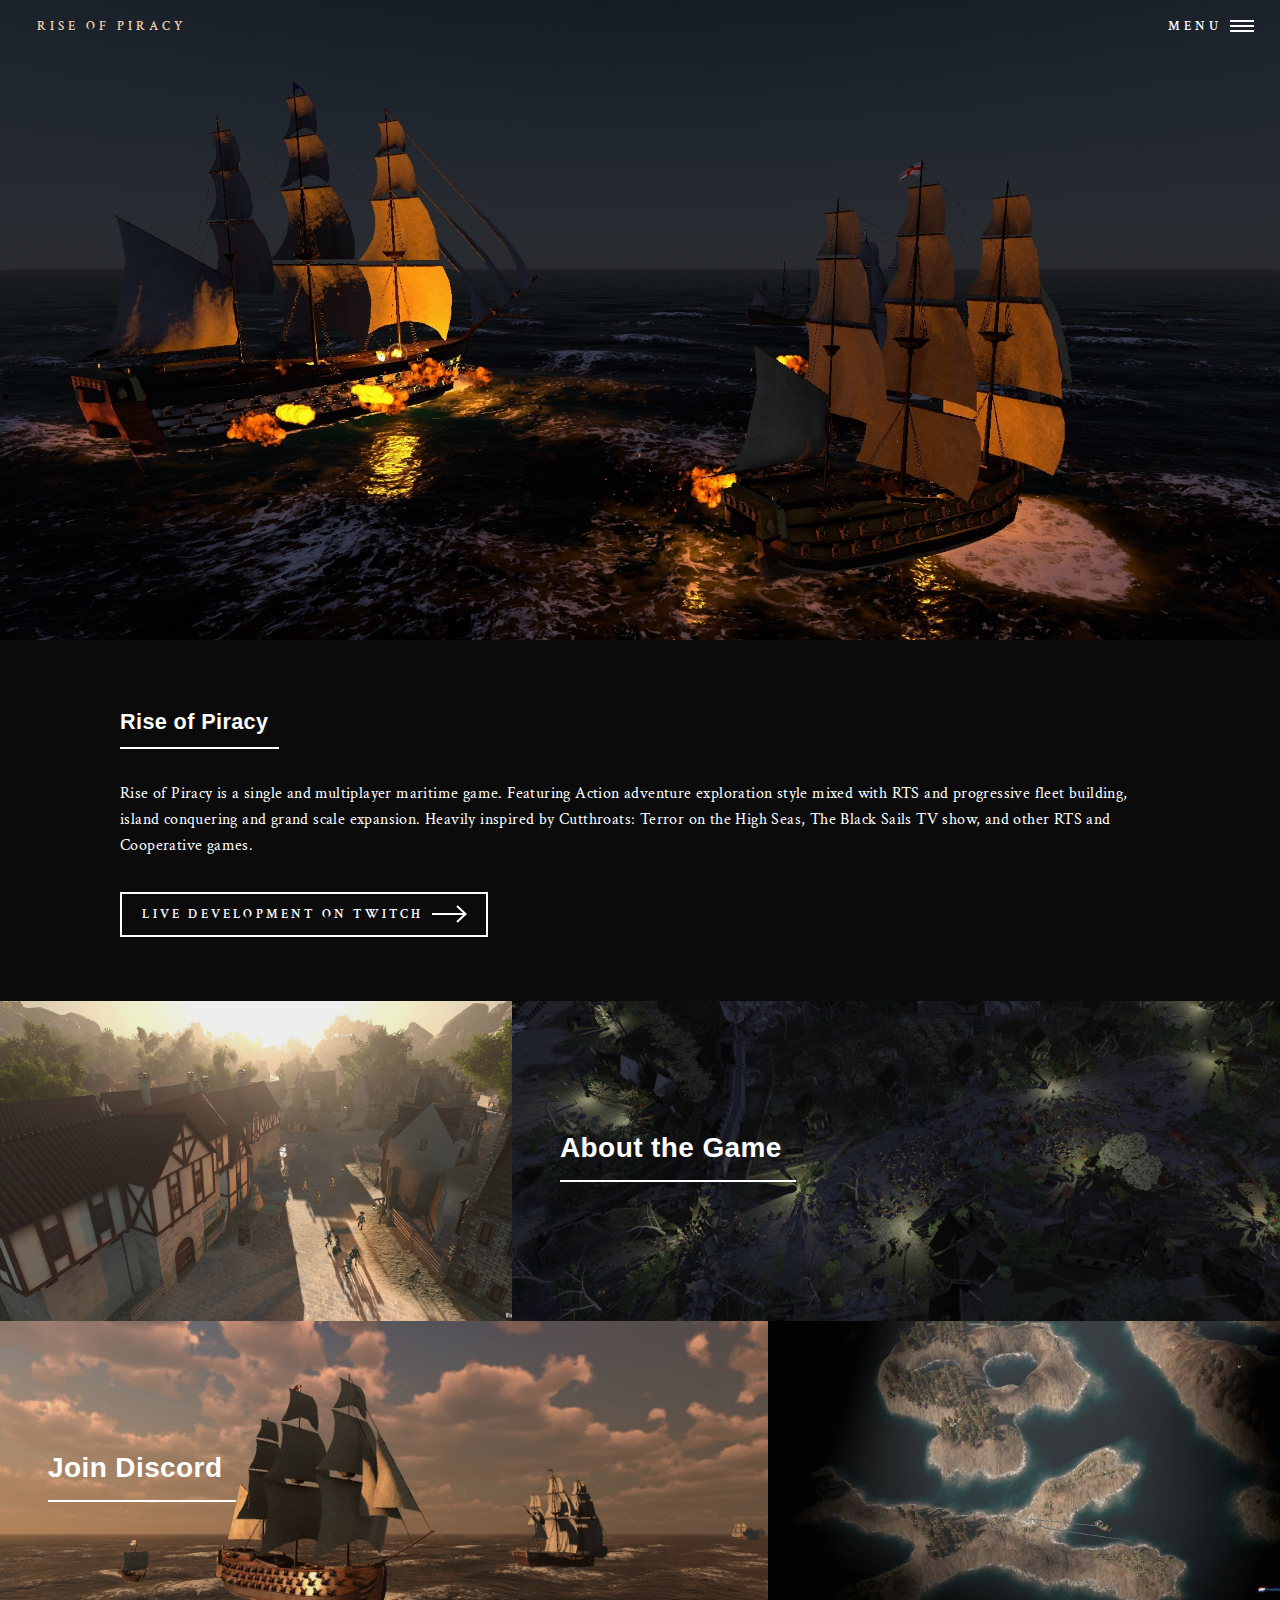
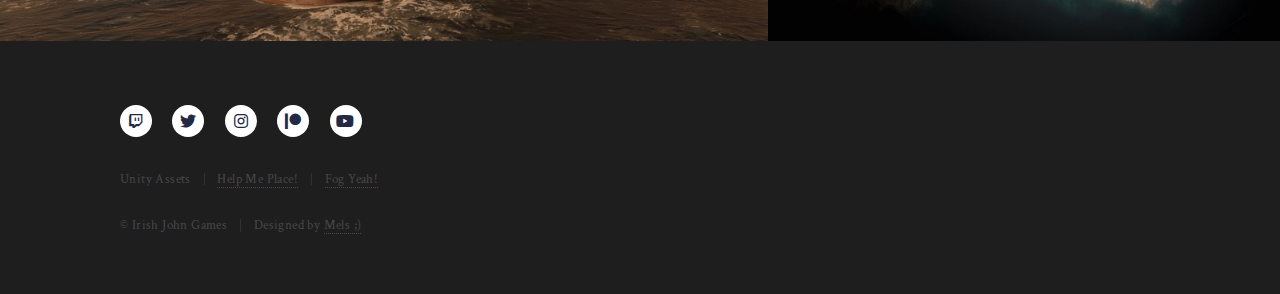
==== index.html @ 76ead8a5 "no message" ====
<!DOCTYPE HTML>
<!--
	Forty by HTML5 UP
	html5up.net | @ajlkn
	Free for personal and commercial use under the CCA 3.0 license (html5up.net/license)
	Modified by Mels :P
-->
<html>
	<head>
		<!-- COMMON TAGS -->
		<title>Rise of Piracy - The Game / by IrishJohnGames</title>
		<meta charset="utf-8" />
		<meta name="viewport" content="width=device-width, initial-scale=1, user-scalable=no" />
		<link rel="stylesheet" href="assets/css/main.css" />
		<link rel="shortcut icon" href="favicon.ico" type="image/x-icon">
		<noscript><link rel="stylesheet" href="assets/css/noscript.css" /></noscript>
		<meta name="description" content="Single and Multiplayer maritime game. RTS and progressive fleet building. Heavily inspired by Cutthroats. Developed live on Twitch by IrishJohnGames" />
		<meta name ="keywords" content ="Piracy video game, RTS strategy game 2021, new indie games 2021, indie game developers to follow, games like Cutthroats, new indie games 2021, live twitch development, game development on twitch, game about pirates, strategy game about piracy, indie games made with unity, madewithunity, naval strategy game, new piracy games," />
		<!-- Search Engine -->
		<meta name="image" content="https://riseofpiracy.com/images/RiseOfPiracyFullResLogo.jpg">
		<!-- Schema.org for Google -->
		<meta itemprop="name" content="Rise of Piracy">
		<meta itemprop="description" content="Single and Multiplayer maritime game. RTS and progressive fleet building. Heavily inspired by Cutthroats. Developed live on Twitch by IrishJohnGames.">
		<meta itemprop="image" content="https://riseofpiracy.com/images/RiseOfPiracyFullResLogo.jpg">
		<!-- Twitter -->
		<meta name="twitter:card" content="summary">
		<meta name="twitter:title" content="Rise of Piracy">
		<meta name="twitter:description" content="Single and Multiplayer maritime game. RTS and progressive fleet building. Heavily inspired by Cutthroats. Developed live on Twitch by IrishJohnGames.">
		<meta name="twitter:site" content="@irishjohngames">
		<meta name="twitter:creator" content="@irishjohngames">
		<meta name="twitter:image:src" content="https://riseofpiracy.com/images/RiseOfPiracy1024x512.jpg">
		<!-- Open Graph general (Facebook, Pinterest & Google+) -->
		<meta name="og:title" content="Rise of Piracy">
		<meta name="og:description" content="Single and Multiplayer maritime game. RTS and progressive fleet building. Heavily inspired by Cutthroats. Developed live on Twitch by IrishJohnGames.">
		<meta name="og:image" content="https://riseofpiracy.com/images/RiseOfPiracy1200x630.jpg">
		<meta name="og:url" content="https://www.riseofpiracy.com">
		<meta name="og:site_name" content="Rise of Piracy">
		<meta name="og:type" content="website">

		<!-- Global site tag (gtag.js) - Google Analytics -->
		<script async src="https://www.googletagmanager.com/gtag/js?id=G-0LD2ZNWEFF"></script>
		<script>
		  window.dataLayer = window.dataLayer || [];
		  function gtag(){dataLayer.push(arguments);}
		  gtag('js', new Date());

		  gtag('config', 'G-0LD2ZNWEFF');
		</script>
	</head>
	<body class="is-preload">

		<!-- Wrapper -->
			<div id="wrapper">

				<!-- Header -->
					<header id="header" class="alt">
						<a href="index.html" class="logo"><strong></strong> <span>RISE OF PIRACY</span></a>
						<nav>
							<a href="#menu">Menu</a>
						</nav>
					</header>

				<!-- Menu -->
				<nav id="menu">
					<ul class="links">
						<li><a href="index.html">Home</a></li>
						<li><a href="landing.html">About the Game</a></li>
						<li><a href="https://irish-john-games.creator-spring.com/">Merch</a></li>
						<li><a href="https://discord.gg/QeH9yhd">Discord</a></li>
						<li><a href="https://www.twitch.tv/IrishJohnGames">Twitch</a></li>

					</ul>
				<!-- 	<ul class="actions stacked">
						<li><a href="#" class="button primary fit">Get Started</a></li>
						<li><a href="#" class="button fit">Log In</a></li>
					</ul>
					-->
				</nav>

				<!-- Banner -->
					<section id="banner" class="major">
						<div class="inner">
							<header >
								<h1></h1>
							</header>
							<!-- <div >
								<p></p>
								<ul class="actions">
									<li><a href="#one" class="button next scrolly">Wishlist it on Steam</a></li>
								</ul>
							</div> -->
						</div>
					</section>

				<!-- Main -->
					<div id="main">
						<section id="two">
							<div class="inner">
								<header class="major">
									<h3>Rise of Piracy</h3>
								</header>
								<p> Rise of Piracy is a single and multiplayer maritime game. Featuring Action adventure exploration style mixed with RTS and progressive fleet building, island conquering and grand scale expansion. Heavily inspired by Cutthroats: Terror on the High Seas, The Black Sails TV show, and other RTS and Cooperative games.  </p>
								<ul class="actions">
									<li><a href="https://twitch.tv/IrishJohnGames" class="button next">Live Development on Twitch</a></li>
								</ul>
							</div>
						</section>
						<!-- One -->
							<section id="one" class="tiles">
								<article>
									<span class="image">
										<img src="images/pic01.jpg" alt=" rise of piracy screenshot " />
									</span>
								<!--  	<header class="major">
										<h3><a href="landing.html" class="link">Game Releases</a></h3>
										<p>New Release 1.4</p>
									</header>-->
								</article>
								<article>
									<span class="image">
										<img src="images/pic02.jpg" alt=" IRISHJOHNGAMES rise of piracy " />
									</span>
									<header class="major">
										<h3><a href="landing.html" class="link">About the Game</a></h3>
										

									</header>
								</article>
								<article>
									<span class="image">
										<img src="images/pic03.jpg" alt=" RTS piracy game " />
									</span>
									<header class="major">
										<h3><a href="https://discord.gg/MXB4YStnHw" class="link">Join Discord</a></h3>
										<p></p>
									</header>
								</article>
								<article>
									<span class="image">
										<img src="images/pic04.jpg" alt=" piracy video game ui map " />
									</span>
									<!-- One<header class="major">
										<h3><a href="landing.html" class="link">Press Kit</a></h3>
										<p></p>
									</header> -->
								</article>
								<!-- <article>
									<span class="image">
										<img src="images/pic05.jpg" alt="" />
									</span>
									 <header class="major">
										<h3><a href="https://irish-john-games.creator-spring.com/" class="link">Merch</a></h3>
										
									</header> 
								</article>-->
								<!--<article>
									<span class="image">
										<img src="images/pic06.jpg" alt="" />
									</span>
									<header class="major">
										<h3><a href="landing.html" class="link">Live Coding on Twitch</a></h3>
										<p>by IrishJohnGames</p>
									</header>
								</article>-->
							</section>

						<!-- Two -->


					</div>

				<!-- Contact 
					<section id="contact">
						<div class="inner">
							<section>
								<form method="post" action="#">
									<div class="fields">
										<div class="field half">
											<label for="name">Name</label>
											<input type="text" name="name" id="name" />
										</div>
										<div class="field half">
											<label for="email">Email</label>
											<input type="text" name="email" id="email" />
										</div>
										<div class="field">
											<label for="message">Message</label>
											<textarea name="message" id="message" rows="6"></textarea>
										</div>
									</div>
									<ul class="actions">
										<li><input type="submit" value="Send Message" class="primary" /></li>
										<li><input type="reset" value="Clear" /></li>
									</ul>
								</form>
							</section>
							<section class="split">
								<section>
									<div class="contact-method">
										<span class="icon solid alt fa-envelope"></span>
										<h3>Email</h3>
										<a href="#">information@untitled.tld</a>
									</div>
								</section>
								<section>
									<div class="contact-method">
										<span class="icon solid alt fa-phone"></span>
										<h3>Phone</h3>
										<span>(000) 000-0000 x12387</span>
									</div>
								</section>
								<section>
									<div class="contact-method">
										<span class="icon solid alt fa-home"></span>
										<h3>Address</h3>
										<span>1234 Somewhere Road #5432<br />
										Nashville, TN 00000<br />
										United States of America</span>
									</div>
								</section>
							</section>
						</div>
					</section>
-->
				<!-- Footer -->
					<footer id="footer">
						<div class="inner">
							<ul class="icons">
								<li><a href="https://twitch.tv/IrishJohnGames" class="icon brands alt fa-twitch"><span class="label">Twitch</span></a></li>
								<li><a href="https://twitter.com/IrishJohnGames" class="icon brands alt fa-twitter"><span class="label">Twitter</span></a></li>
								<li><a href="https://www.instagram.com/irishjohngames/" class="icon brands alt fa-instagram"><span class="label">Instagram</span></a></li>
								<!-- <li><a href="https://assetstore.unity.com/publishers/51020" class="icon brands alt fa-github"><span class="label">GitHub</span></a></li> -->
								<li><a href="https://www.patreon.com/IrishJohnGames" class="icon brands alt fa-patreon"><span class="label">Patreon</span></a></li>
								<li><a href="https://www.youtube.com/IrishJohnGames" class="icon brands alt fa-youtube"><span class="label">Youtube</span></a></li>
							</ul>
							<ul class="copyright">
								<li>Unity Assets</li><li><a href="">Help Me Place!</a></li><li><a href="">Fog Yeah!</a></li>
							</ul>
							<ul class="copyright">
								<li>&copy; Irish John Games</li><li>Designed by <a >Mels ;)</a></li>
							</ul>
						</div>
					</footer>
			</div>

		<!-- Scripts -->
			<script src="assets/js/jquery.min.js"></script>
			<script src="assets/js/jquery.scrolly.min.js"></script>
			<script src="assets/js/jquery.scrollex.min.js"></script>
			<script src="assets/js/browser.min.js"></script>
			<script src="assets/js/breakpoints.min.js"></script>
			<script src="assets/js/util.js"></script>
			<script src="assets/js/main.js"></script>
	</body>
</html>
---- assets/css/main.css ----
@import url(fontawesome-all.min.css);
@import url("https://fonts.googleapis.com/css?family=Source+Sans+Pro:300,300italic,600,600italic");
@import url(https://fonts.googleapis.com/css2?family=Crimson+Pro&family=Literata);
@import url('https://fonts.googleapis.com/css2?family=Crimson+Text&display=swap');

/*
	Forty by HTML5 UP
	html5up.net | @ajlkn
	Free for personal and commercial use under the CCA 3.0 license (html5up.net/license)
*/

html, body, div, span, applet, object,
iframe, h1, h2, h3, h4, h5, h6, p, blockquote,
pre, a, abbr, acronym, address, big, cite,
code, del, dfn, em, img, ins, kbd, q, s, samp,
small, strike, strong, sub, sup, tt, var, b,
u, i, center, dl, dt, dd, ol, ul, li, fieldset,
form, label, legend, table, caption, tbody,
tfoot, thead, tr, th, td, article, aside,
canvas, details, embed, figure, figcaption,
footer, header, hgroup, menu, nav, output, ruby,
section, summary, time, mark, audio, video {
	margin: 0;
	padding: 0;
	border: 0;
	font-size: 100%;
	font: inherit;
	vertical-align: baseline;}

article, aside, details, figcaption, figure,
footer, header, hgroup, menu, nav, section {
	display: block;}

body {
	line-height: 1;
}

ol, ul {
	list-style: none;
}

blockquote, q {
	quotes: none;
}

	blockquote:before, blockquote:after, q:before, q:after {
		content: '';
		content: none;
	}

table {
	border-collapse: collapse;
	border-spacing: 0;
}

body {
	-webkit-text-size-adjust: none;
}

mark {
	background-color: transparent;
	color: inherit;
}

input::-moz-focus-inner {
	border: 0;
	padding: 0;
}

input, select, textarea {
	-moz-appearance: none;
	-webkit-appearance: none;
	-ms-appearance: none;
	appearance: none;
}

/* Basic */

	@-ms-viewport {
		width: device-width;
	}

	body {
		-ms-overflow-style: scrollbar;
	}

	@media screen and (max-width: 480px) {

		html, body {
			min-width: 320px;
		}

	}

	html {
		box-sizing: border-box;
	}

	*, *:before, *:after {
		box-sizing: inherit;
	}

	body {
		background: #1f1e1e;
	}

		body.is-preload *, body.is-preload *:before, body.is-preload *:after {
			-moz-animation: none !important;
			-webkit-animation: none !important;
			-ms-animation: none !important;
			animation: none !important;
			-moz-transition: none !important;
			-webkit-transition: none !important;
			-ms-transition: none !important;
			transition: none !important;
		}

/* Type */

	body, input, select, textarea {
		color: #ffffff;
		font-family: "Crimson Text", Helvetica , sans-serif;
		font-size: 17pt;
		font-weight: 300;
		letter-spacing: 0.025em;
		line-height: 1.65;
	}

		@media screen and (max-width: 1680px) {

			body, input, select, textarea {
				font-size: 14pt;
			}

		}

		@media screen and (max-width: 1280px) {

			body, input, select, textarea {
				font-size: 12pt;
			}

		}

		@media screen and (max-width: 360px) {

			body, input, select, textarea {
				font-size: 11pt;
			}

		}

	a {
		-moz-transition: color 0.2s ease-in-out, border-bottom-color 0.2s ease-in-out;
		-webkit-transition: color 0.2s ease-in-out, border-bottom-color 0.2s ease-in-out;
		-ms-transition: color 0.2s ease-in-out, border-bottom-color 0.2s ease-in-out;
		transition: color 0.2s ease-in-out, border-bottom-color 0.2s ease-in-out;
		border-bottom: dotted 1px;
		color: inherit;
		text-decoration: none;
	}

		a:hover {
			border-bottom-color: transparent;
			color: #ebcda5 !important;
		}

		a:active {
			color: #ebcda5 !important;
		}

	strong, b {
		color: #ffffff;
		font-weight: 500;
	}

	em, i {
		font-style: italic;
	}

	p {
		margin: 0 0 2em 0;
	}

	h1, h2, h3, h4, h5, h6 {
		color: #ffffff;
		font-weight: 400;
		line-height: 1.65;
		margin: 0 0 1em 0;
		
	}

		h1 a, h2 a, h3 a, h4 a, h5 a, h6 a {
			color: inherit;
			border-bottom: 0;
		}

	h1 {
		font-size: 3.5em;
		font-family:Verdana, Geneva, Tahoma, sans-serif;
		font-weight: 600;
	}

	h2 {
		font-size: 3.75em;
	}

	h3 {
		font-family:Verdana, Geneva, Tahoma, sans-serif;
		font-weight: 600;
		font-size: 1.35em;
		
	}

	h4 {
		font-size: 1.1em;
	}

	h5 {
		font-size: 0.9em;
	}

	h6 {
		font-size: 0.7em;
	}

	@media screen and (max-width: 736px) {

		h1 {
			font-size: 2em;
		}

		h2 {
			font-size: 1.5em;
		}

		h3 {
			font-size: 1.25em;
			
		}

	}

	sub {
		font-size: 0.8em;
		position: relative;
		top: 0.5em;
	}

	sup {
		font-size: 0.8em;
		position: relative;
		top: -0.5em;
	}

	blockquote {
		border-left: solid 4px rgba(212, 212, 255, 0.048);
		font-style: italic;
		margin: 0 0 2em 0;
		padding: 0.5em 0 0.5em 2em;
	}

	code {
		background: rgba(212, 212, 255, 0);
		font-family: 'Crimson Text', serif;
		font-size: 0.1em;
		margin: 0 0.25em;
		padding: 0.25em 0.65em;
	}

	pre {
		-webkit-overflow-scrolling: touch;
		font-family: 'Crimson Text', serif;
		font-size: 0.1em;
		margin: 0 0 2em 0;
	}

		pre code {
			display: block;
			line-height: 1.75;
			padding: 1em 1.5em;
			overflow-x: auto;
		}

	hr {
		border: 0;
		border-bottom: solid 1px rgba(236, 236, 255, 0.027);
		margin: 2em 0;
	}

		hr.major {
			margin: 3em 0;
		}

	.align-left {
		text-align: left;
	}

	.align-center {
		text-align: center;
	}

	.align-right {
		text-align: right;
	}

/* Row */

	.row {
		display: flex;
		flex-wrap: wrap;
		box-sizing: border-box;
		align-items: stretch;
	}

		.row > * {
			box-sizing: border-box;
		}

		.row.gtr-uniform > * > :last-child {
			margin-bottom: 0;
		}

		.row.aln-left {
			justify-content: flex-start;
		}

		.row.aln-center {
			justify-content: center;
		}

		.row.aln-right {
			justify-content: flex-end;
		}

		.row.aln-top {
			align-items: flex-start;
		}

		.row.aln-middle {
			align-items: center;
		}

		.row.aln-bottom {
			align-items: flex-end;
		}

		.row > .imp {
			order: -1;
		}

		.row > .col-1 {
			width: 8.33333%;
		}

		.row > .off-1 {
			margin-left: 8.33333%;
		}

		.row > .col-2 {
			width: 16.66667%;
		}

		.row > .off-2 {
			margin-left: 16.66667%;
		}

		.row > .col-3 {
			width: 25%;
		}

		.row > .off-3 {
			margin-left: 25%;
		}

		.row > .col-4 {
			width: 33.33333%;
		}

		.row > .off-4 {
			margin-left: 33.33333%;
		}

		.row > .col-5 {
			width: 41.66667%;
		}

		.row > .off-5 {
			margin-left: 41.66667%;
		}

		.row > .col-6 {
			width: 50%;
		}

		.row > .off-6 {
			margin-left: 50%;
		}

		.row > .col-7 {
			width: 58.33333%;
		}

		.row > .off-7 {
			margin-left: 58.33333%;
		}

		.row > .col-8 {
			width: 66.66667%;
		}

		.row > .off-8 {
			margin-left: 66.66667%;
		}

		.row > .col-9 {
			width: 75%;
		}

		.row > .off-9 {
			margin-left: 75%;
		}

		.row > .col-10 {
			width: 83.33333%;
		}

		.row > .off-10 {
			margin-left: 83.33333%;
		}

		.row > .col-11 {
			width: 91.66667%;
		}

		.row > .off-11 {
			margin-left: 91.66667%;
		}

		.row > .col-12 {
			width: 100%;
		}

		.row > .off-12 {
			margin-left: 100%;
		}

		.row.gtr-0 {
			margin-top: 0;
			margin-left: 0em;
		}

			.row.gtr-0 > * {
				padding: 0 0 0 0em;
			}

			.row.gtr-0.gtr-uniform {
				margin-top: 0em;
			}

				.row.gtr-0.gtr-uniform > * {
					padding-top: 0em;
				}

		.row.gtr-25 {
			margin-top: 0;
			margin-left: -0.5em;
		}

			.row.gtr-25 > * {
				padding: 0 0 0 0.5em;
			}

			.row.gtr-25.gtr-uniform {
				margin-top: -0.5em;
			}

				.row.gtr-25.gtr-uniform > * {
					padding-top: 0.5em;
				}

		.row.gtr-50 {
			margin-top: 0;
			margin-left: -1em;
		}

			.row.gtr-50 > * {
				padding: 0 0 0 1em;
			}

			.row.gtr-50.gtr-uniform {
				margin-top: -1em;
			}

				.row.gtr-50.gtr-uniform > * {
					padding-top: 1em;
				}

		.row {
			margin-top: 0;
			margin-left: -2em;
		}

			.row > * {
				padding: 0 0 0 2em;
			}

			.row.gtr-uniform {
				margin-top: -2em;
			}

				.row.gtr-uniform > * {
					padding-top: 2em;
				}

		.row.gtr-150 {
			margin-top: 0;
			margin-left: -3em;
		}

			.row.gtr-150 > * {
				padding: 0 0 0 3em;
			}

			.row.gtr-150.gtr-uniform {
				margin-top: -3em;
			}

				.row.gtr-150.gtr-uniform > * {
					padding-top: 3em;
				}

		.row.gtr-200 {
			margin-top: 0;
			margin-left: -4em;
		}

			.row.gtr-200 > * {
				padding: 0 0 0 4em;
			}

			.row.gtr-200.gtr-uniform {
				margin-top: -4em;
			}

				.row.gtr-200.gtr-uniform > * {
					padding-top: 4em;
				}

		@media screen and (max-width: 1680px) {

			.row {
				display: flex;
				flex-wrap: wrap;
				box-sizing: border-box;
				align-items: stretch;
			}

				.row > * {
					box-sizing: border-box;
				}

				.row.gtr-uniform > * > :last-child {
					margin-bottom: 0;
				}

				.row.aln-left {
					justify-content: flex-start;
				}

				.row.aln-center {
					justify-content: center;
				}

				.row.aln-right {
					justify-content: flex-end;
				}

				.row.aln-top {
					align-items: flex-start;
				}

				.row.aln-middle {
					align-items: center;
				}

				.row.aln-bottom {
					align-items: flex-end;
				}

				.row > .imp-xlarge {
					order: -1;
				}

				.row > .col-1-xlarge {
					width: 8.33333%;
				}

				.row > .off-1-xlarge {
					margin-left: 8.33333%;
				}

				.row > .col-2-xlarge {
					width: 16.66667%;
				}

				.row > .off-2-xlarge {
					margin-left: 16.66667%;
				}

				.row > .col-3-xlarge {
					width: 25%;
				}

				.row > .off-3-xlarge {
					margin-left: 25%;
				}

				.row > .col-4-xlarge {
					width: 33.33333%;
				}

				.row > .off-4-xlarge {
					margin-left: 33.33333%;
				}

				.row > .col-5-xlarge {
					width: 41.66667%;
				}

				.row > .off-5-xlarge {
					margin-left: 41.66667%;
				}

				.row > .col-6-xlarge {
					width: 50%;
				}

				.row > .off-6-xlarge {
					margin-left: 50%;
				}

				.row > .col-7-xlarge {
					width: 58.33333%;
				}

				.row > .off-7-xlarge {
					margin-left: 58.33333%;
				}

				.row > .col-8-xlarge {
					width: 66.66667%;
				}

				.row > .off-8-xlarge {
					margin-left: 66.66667%;
				}

				.row > .col-9-xlarge {
					width: 75%;
				}

				.row > .off-9-xlarge {
					margin-left: 75%;
				}

				.row > .col-10-xlarge {
					width: 83.33333%;
				}

				.row > .off-10-xlarge {
					margin-left: 83.33333%;
				}

				.row > .col-11-xlarge {
					width: 91.66667%;
				}

				.row > .off-11-xlarge {
					margin-left: 91.66667%;
				}

				.row > .col-12-xlarge {
					width: 100%;
				}

				.row > .off-12-xlarge {
					margin-left: 100%;
				}

				.row.gtr-0 {
					margin-top: 0;
					margin-left: 0em;
				}

					.row.gtr-0 > * {
						padding: 0 0 0 0em;
					}

					.row.gtr-0.gtr-uniform {
						margin-top: 0em;
					}

						.row.gtr-0.gtr-uniform > * {
							padding-top: 0em;
						}

				.row.gtr-25 {
					margin-top: 0;
					margin-left: -0.5em;
				}

					.row.gtr-25 > * {
						padding: 0 0 0 0.5em;
					}

					.row.gtr-25.gtr-uniform {
						margin-top: -0.5em;
					}

						.row.gtr-25.gtr-uniform > * {
							padding-top: 0.5em;
						}

				.row.gtr-50 {
					margin-top: 0;
					margin-left: -1em;
				}

					.row.gtr-50 > * {
						padding: 0 0 0 1em;
					}

					.row.gtr-50.gtr-uniform {
						margin-top: -1em;
					}

						.row.gtr-50.gtr-uniform > * {
							padding-top: 1em;
						}

				.row {
					margin-top: 0;
					margin-left: -2em;
				}

					.row > * {
						padding: 0 0 0 2em;
					}

					.row.gtr-uniform {
						margin-top: -2em;
					}

						.row.gtr-uniform > * {
							padding-top: 2em;
						}

				.row.gtr-150 {
					margin-top: 0;
					margin-left: -3em;
				}

					.row.gtr-150 > * {
						padding: 0 0 0 3em;
					}

					.row.gtr-150.gtr-uniform {
						margin-top: -3em;
					}

						.row.gtr-150.gtr-uniform > * {
							padding-top: 3em;
						}

				.row.gtr-200 {
					margin-top: 0;
					margin-left: -4em;
				}

					.row.gtr-200 > * {
						padding: 0 0 0 4em;
					}

					.row.gtr-200.gtr-uniform {
						margin-top: -4em;
					}

						.row.gtr-200.gtr-uniform > * {
							padding-top: 4em;
						}

		}

		@media screen and (max-width: 1280px) {

			.row {
				display: flex;
				flex-wrap: wrap;
				box-sizing: border-box;
				align-items: stretch;
			}

				.row > * {
					box-sizing: border-box;
				}

				.row.gtr-uniform > * > :last-child {
					margin-bottom: 0;
				}

				.row.aln-left {
					justify-content: flex-start;
				}

				.row.aln-center {
					justify-content: center;
				}

				.row.aln-right {
					justify-content: flex-end;
				}

				.row.aln-top {
					align-items: flex-start;
				}

				.row.aln-middle {
					align-items: center;
				}

				.row.aln-bottom {
					align-items: flex-end;
				}

				.row > .imp-large {
					order: -1;
				}

				.row > .col-1-large {
					width: 8.33333%;
				}

				.row > .off-1-large {
					margin-left: 8.33333%;
				}

				.row > .col-2-large {
					width: 16.66667%;
				}

				.row > .off-2-large {
					margin-left: 16.66667%;
				}

				.row > .col-3-large {
					width: 25%;
				}

				.row > .off-3-large {
					margin-left: 25%;
				}

				.row > .col-4-large {
					width: 33.33333%;
				}

				.row > .off-4-large {
					margin-left: 33.33333%;
				}

				.row > .col-5-large {
					width: 41.66667%;
				}

				.row > .off-5-large {
					margin-left: 41.66667%;
				}

				.row > .col-6-large {
					width: 50%;
				}

				.row > .off-6-large {
					margin-left: 50%;
				}

				.row > .col-7-large {
					width: 58.33333%;
				}

				.row > .off-7-large {
					margin-left: 58.33333%;
				}

				.row > .col-8-large {
					width: 66.66667%;
				}

				.row > .off-8-large {
					margin-left: 66.66667%;
				}

				.row > .col-9-large {
					width: 75%;
				}

				.row > .off-9-large {
					margin-left: 75%;
				}

				.row > .col-10-large {
					width: 83.33333%;
				}

				.row > .off-10-large {
					margin-left: 83.33333%;
				}

				.row > .col-11-large {
					width: 91.66667%;
				}

				.row > .off-11-large {
					margin-left: 91.66667%;
				}

				.row > .col-12-large {
					width: 100%;
				}

				.row > .off-12-large {
					margin-left: 100%;
				}

				.row.gtr-0 {
					margin-top: 0;
					margin-left: 0em;
				}

					.row.gtr-0 > * {
						padding: 0 0 0 0em;
					}

					.row.gtr-0.gtr-uniform {
						margin-top: 0em;
					}

						.row.gtr-0.gtr-uniform > * {
							padding-top: 0em;
						}

				.row.gtr-25 {
					margin-top: 0;
					margin-left: -0.375em;
				}

					.row.gtr-25 > * {
						padding: 0 0 0 0.375em;
					}

					.row.gtr-25.gtr-uniform {
						margin-top: -0.375em;
					}

						.row.gtr-25.gtr-uniform > * {
							padding-top: 0.375em;
						}

				.row.gtr-50 {
					margin-top: 0;
					margin-left: -0.75em;
				}

					.row.gtr-50 > * {
						padding: 0 0 0 0.75em;
					}

					.row.gtr-50.gtr-uniform {
						margin-top: -0.75em;
					}

						.row.gtr-50.gtr-uniform > * {
							padding-top: 0.75em;
						}

				.row {
					margin-top: 0;
					margin-left: -1.5em;
				}

					.row > * {
						padding: 0 0 0 1.5em;
					}

					.row.gtr-uniform {
						margin-top: -1.5em;
					}

						.row.gtr-uniform > * {
							padding-top: 1.5em;
						}

				.row.gtr-150 {
					margin-top: 0;
					margin-left: -2.25em;
				}

					.row.gtr-150 > * {
						padding: 0 0 0 2.25em;
					}

					.row.gtr-150.gtr-uniform {
						margin-top: -2.25em;
					}

						.row.gtr-150.gtr-uniform > * {
							padding-top: 2.25em;
						}

				.row.gtr-200 {
					margin-top: 0;
					margin-left: -3em;
				}

					.row.gtr-200 > * {
						padding: 0 0 0 3em;
					}

					.row.gtr-200.gtr-uniform {
						margin-top: -3em;
					}

						.row.gtr-200.gtr-uniform > * {
							padding-top: 3em;
						}

		}

		@media screen and (max-width: 980px) {

			.row {
				display: flex;
				flex-wrap: wrap;
				box-sizing: border-box;
				align-items: stretch;
			}

				.row > * {
					box-sizing: border-box;
				}

				.row.gtr-uniform > * > :last-child {
					margin-bottom: 0;
				}

				.row.aln-left {
					justify-content: flex-start;
				}

				.row.aln-center {
					justify-content: center;
				}

				.row.aln-right {
					justify-content: flex-end;
				}

				.row.aln-top {
					align-items: flex-start;
				}

				.row.aln-middle {
					align-items: center;
				}

				.row.aln-bottom {
					align-items: flex-end;
				}

				.row > .imp-medium {
					order: -1;
				}

				.row > .col-1-medium {
					width: 8.33333%;
				}

				.row > .off-1-medium {
					margin-left: 8.33333%;
				}

				.row > .col-2-medium {
					width: 16.66667%;
				}

				.row > .off-2-medium {
					margin-left: 16.66667%;
				}

				.row > .col-3-medium {
					width: 25%;
				}

				.row > .off-3-medium {
					margin-left: 25%;
				}

				.row > .col-4-medium {
					width: 33.33333%;
				}

				.row > .off-4-medium {
					margin-left: 33.33333%;
				}

				.row > .col-5-medium {
					width: 41.66667%;
				}

				.row > .off-5-medium {
					margin-left: 41.66667%;
				}

				.row > .col-6-medium {
					width: 50%;
				}

				.row > .off-6-medium {
					margin-left: 50%;
				}

				.row > .col-7-medium {
					width: 58.33333%;
				}

				.row > .off-7-medium {
					margin-left: 58.33333%;
				}

				.row > .col-8-medium {
					width: 66.66667%;
				}

				.row > .off-8-medium {
					margin-left: 66.66667%;
				}

				.row > .col-9-medium {
					width: 75%;
				}

				.row > .off-9-medium {
					margin-left: 75%;
				}

				.row > .col-10-medium {
					width: 83.33333%;
				}

				.row > .off-10-medium {
					margin-left: 83.33333%;
				}

				.row > .col-11-medium {
					width: 91.66667%;
				}

				.row > .off-11-medium {
					margin-left: 91.66667%;
				}

				.row > .col-12-medium {
					width: 100%;
				}

				.row > .off-12-medium {
					margin-left: 100%;
				}

				.row.gtr-0 {
					margin-top: 0;
					margin-left: 0em;
				}

					.row.gtr-0 > * {
						padding: 0 0 0 0em;
					}

					.row.gtr-0.gtr-uniform {
						margin-top: 0em;
					}

						.row.gtr-0.gtr-uniform > * {
							padding-top: 0em;
						}

				.row.gtr-25 {
					margin-top: 0;
					margin-left: -0.375em;
				}

					.row.gtr-25 > * {
						padding: 0 0 0 0.375em;
					}

					.row.gtr-25.gtr-uniform {
						margin-top: -0.375em;
					}

						.row.gtr-25.gtr-uniform > * {
							padding-top: 0.375em;
						}

				.row.gtr-50 {
					margin-top: 0;
					margin-left: -0.75em;
				}

					.row.gtr-50 > * {
						padding: 0 0 0 0.75em;
					}

					.row.gtr-50.gtr-uniform {
						margin-top: -0.75em;
					}

						.row.gtr-50.gtr-uniform > * {
							padding-top: 0.75em;
						}

				.row {
					margin-top: 0;
					margin-left: -1.5em;
				}

					.row > * {
						padding: 0 0 0 1.5em;
					}

					.row.gtr-uniform {
						margin-top: -1.5em;
					}

						.row.gtr-uniform > * {
							padding-top: 1.5em;
						}

				.row.gtr-150 {
					margin-top: 0;
					margin-left: -2.25em;
				}

					.row.gtr-150 > * {
						padding: 0 0 0 2.25em;
					}

					.row.gtr-150.gtr-uniform {
						margin-top: -2.25em;
					}

						.row.gtr-150.gtr-uniform > * {
							padding-top: 2.25em;
						}

				.row.gtr-200 {
					margin-top: 0;
					margin-left: -3em;
				}

					.row.gtr-200 > * {
						padding: 0 0 0 3em;
					}

					.row.gtr-200.gtr-uniform {
						margin-top: -3em;
					}

						.row.gtr-200.gtr-uniform > * {
							padding-top: 3em;
						}

		}

		@media screen and (max-width: 736px) {

			.row {
				display: flex;
				flex-wrap: wrap;
				box-sizing: border-box;
				align-items: stretch;
			}

				.row > * {
					box-sizing: border-box;
				}

				.row.gtr-uniform > * > :last-child {
					margin-bottom: 0;
				}

				.row.aln-left {
					justify-content: flex-start;
				}

				.row.aln-center {
					justify-content: center;
				}

				.row.aln-right {
					justify-content: flex-end;
				}

				.row.aln-top {
					align-items: flex-start;
				}

				.row.aln-middle {
					align-items: center;
				}

				.row.aln-bottom {
					align-items: flex-end;
				}

				.row > .imp-small {
					order: -1;
				}

				.row > .col-1-small {
					width: 8.33333%;
				}

				.row > .off-1-small {
					margin-left: 8.33333%;
				}

				.row > .col-2-small {
					width: 16.66667%;
				}

				.row > .off-2-small {
					margin-left: 16.66667%;
				}

				.row > .col-3-small {
					width: 25%;
				}

				.row > .off-3-small {
					margin-left: 25%;
				}

				.row > .col-4-small {
					width: 33.33333%;
				}

				.row > .off-4-small {
					margin-left: 33.33333%;
				}

				.row > .col-5-small {
					width: 41.66667%;
				}

				.row > .off-5-small {
					margin-left: 41.66667%;
				}

				.row > .col-6-small {
					width: 50%;
				}

				.row > .off-6-small {
					margin-left: 50%;
				}

				.row > .col-7-small {
					width: 58.33333%;
				}

				.row > .off-7-small {
					margin-left: 58.33333%;
				}

				.row > .col-8-small {
					width: 66.66667%;
				}

				.row > .off-8-small {
					margin-left: 66.66667%;
				}

				.row > .col-9-small {
					width: 75%;
				}

				.row > .off-9-small {
					margin-left: 75%;
				}

				.row > .col-10-small {
					width: 83.33333%;
				}

				.row > .off-10-small {
					margin-left: 83.33333%;
				}

				.row > .col-11-small {
					width: 91.66667%;
				}

				.row > .off-11-small {
					margin-left: 91.66667%;
				}

				.row > .col-12-small {
					width: 100%;
				}

				.row > .off-12-small {
					margin-left: 100%;
				}

				.row.gtr-0 {
					margin-top: 0;
					margin-left: 0em;
				}

					.row.gtr-0 > * {
						padding: 0 0 0 0em;
					}

					.row.gtr-0.gtr-uniform {
						margin-top: 0em;
					}

						.row.gtr-0.gtr-uniform > * {
							padding-top: 0em;
						}

				.row.gtr-25 {
					margin-top: 0;
					margin-left: -0.3125em;
				}

					.row.gtr-25 > * {
						padding: 0 0 0 0.3125em;
					}

					.row.gtr-25.gtr-uniform {
						margin-top: -0.3125em;
					}

						.row.gtr-25.gtr-uniform > * {
							padding-top: 0.3125em;
						}

				.row.gtr-50 {
					margin-top: 0;
					margin-left: -0.625em;
				}

					.row.gtr-50 > * {
						padding: 0 0 0 0.625em;
					}

					.row.gtr-50.gtr-uniform {
						margin-top: -0.625em;
					}

						.row.gtr-50.gtr-uniform > * {
							padding-top: 0.625em;
						}

				.row {
					margin-top: 0;
					margin-left: -1.25em;
				}

					.row > * {
						padding: 0 0 0 1.25em;
					}

					.row.gtr-uniform {
						margin-top: -1.25em;
					}

						.row.gtr-uniform > * {
							padding-top: 1.25em;
						}

				.row.gtr-150 {
					margin-top: 0;
					margin-left: -1.875em;
				}

					.row.gtr-150 > * {
						padding: 0 0 0 1.875em;
					}

					.row.gtr-150.gtr-uniform {
						margin-top: -1.875em;
					}

						.row.gtr-150.gtr-uniform > * {
							padding-top: 1.875em;
						}

				.row.gtr-200 {
					margin-top: 0;
					margin-left: -2.5em;
				}

					.row.gtr-200 > * {
						padding: 0 0 0 2.5em;
					}

					.row.gtr-200.gtr-uniform {
						margin-top: -2.5em;
					}

						.row.gtr-200.gtr-uniform > * {
							padding-top: 2.5em;
						}

		}

		@media screen and (max-width: 480px) {

			.row {
				display: flex;
				flex-wrap: wrap;
				box-sizing: border-box;
				align-items: stretch;
			}

				.row > * {
					box-sizing: border-box;
				}

				.row.gtr-uniform > * > :last-child {
					margin-bottom: 0;
				}

				.row.aln-left {
					justify-content: flex-start;
				}

				.row.aln-center {
					justify-content: center;
				}

				.row.aln-right {
					justify-content: flex-end;
				}

				.row.aln-top {
					align-items: flex-start;
				}

				.row.aln-middle {
					align-items: center;
				}

				.row.aln-bottom {
					align-items: flex-end;
				}

				.row > .imp-xsmall {
					order: -1;
				}

				.row > .col-1-xsmall {
					width: 8.33333%;
				}

				.row > .off-1-xsmall {
					margin-left: 8.33333%;
				}

				.row > .col-2-xsmall {
					width: 16.66667%;
				}

				.row > .off-2-xsmall {
					margin-left: 16.66667%;
				}

				.row > .col-3-xsmall {
					width: 25%;
				}

				.row > .off-3-xsmall {
					margin-left: 25%;
				}

				.row > .col-4-xsmall {
					width: 33.33333%;
				}

				.row > .off-4-xsmall {
					margin-left: 33.33333%;
				}

				.row > .col-5-xsmall {
					width: 41.66667%;
				}

				.row > .off-5-xsmall {
					margin-left: 41.66667%;
				}

				.row > .col-6-xsmall {
					width: 50%;
				}

				.row > .off-6-xsmall {
					margin-left: 50%;
				}

				.row > .col-7-xsmall {
					width: 58.33333%;
				}

				.row > .off-7-xsmall {
					margin-left: 58.33333%;
				}

				.row > .col-8-xsmall {
					width: 66.66667%;
				}

				.row > .off-8-xsmall {
					margin-left: 66.66667%;
				}

				.row > .col-9-xsmall {
					width: 75%;
				}

				.row > .off-9-xsmall {
					margin-left: 75%;
				}

				.row > .col-10-xsmall {
					width: 83.33333%;
				}

				.row > .off-10-xsmall {
					margin-left: 83.33333%;
				}

				.row > .col-11-xsmall {
					width: 91.66667%;
				}

				.row > .off-11-xsmall {
					margin-left: 91.66667%;
				}

				.row > .col-12-xsmall {
					width: 100%;
				}

				.row > .off-12-xsmall {
					margin-left: 100%;
				}

				.row.gtr-0 {
					margin-top: 0;
					margin-left: 0em;
				}

					.row.gtr-0 > * {
						padding: 0 0 0 0em;
					}

					.row.gtr-0.gtr-uniform {
						margin-top: 0em;
					}

						.row.gtr-0.gtr-uniform > * {
							padding-top: 0em;
						}

				.row.gtr-25 {
					margin-top: 0;
					margin-left: -0.3125em;
				}

					.row.gtr-25 > * {
						padding: 0 0 0 0.3125em;
					}

					.row.gtr-25.gtr-uniform {
						margin-top: -0.3125em;
					}

						.row.gtr-25.gtr-uniform > * {
							padding-top: 0.3125em;
						}

				.row.gtr-50 {
					margin-top: 0;
					margin-left: -0.625em;
				}

					.row.gtr-50 > * {
						padding: 0 0 0 0.625em;
					}

					.row.gtr-50.gtr-uniform {
						margin-top: -0.625em;
					}

						.row.gtr-50.gtr-uniform > * {
							padding-top: 0.625em;
						}

				.row {
					margin-top: 0;
					margin-left: -1.25em;
				}

					.row > * {
						padding: 0 0 0 1.25em;
					}

					.row.gtr-uniform {
						margin-top: -1.25em;
					}

						.row.gtr-uniform > * {
							padding-top: 1.25em;
						}

				.row.gtr-150 {
					margin-top: 0;
					margin-left: -1.875em;
				}

					.row.gtr-150 > * {
						padding: 0 0 0 1.875em;
					}

					.row.gtr-150.gtr-uniform {
						margin-top: -1.875em;
					}

						.row.gtr-150.gtr-uniform > * {
							padding-top: 1.875em;
						}

				.row.gtr-200 {
					margin-top: 0;
					margin-left: -2.5em;
				}

					.row.gtr-200 > * {
						padding: 0 0 0 2.5em;
					}

					.row.gtr-200.gtr-uniform {
						margin-top: -2.5em;
					}

						.row.gtr-200.gtr-uniform > * {
							padding-top: 2.5em;
						}

		}

/* Section/Article */

	section.special, article.special {
		text-align: center;
	}

	header.major {
		
		width: -moz-max-content;
		width: -webkit-max-content;
		width: -ms-max-content;
		width: max-content;
		margin-bottom: 2em;
	}

		header.major > :first-child {
			margin-bottom: 0;
			width: calc(100% + 0.5em);
		}

			header.major > :first-child:after {
				content: '';
				background-color: #ffffff;
				display: block;
				height: 2px;
				margin: 0.325em 0 0.5em 0;
				width: 100%;
			}

		header.major > p {
			
			font-size: 0.7em;
			font-weight: 600;
			letter-spacing: 0.25em;
			margin-bottom: 0;
			text-transform: uppercase;
		}

		body.is-ie header.major > :first-child:after {
			max-width: 9em;
		}

		body.is-ie header.major > h1:after {
			max-width: 100% !important;
		}

	@media screen and (max-width: 736px) {

		header.major > p br {
			display: none;
		}

	}

/* Form */

	form {
		margin: 0 0 2em 0;
	}

		form > :last-child {
			margin-bottom: 0;
		}

		form > .fields {
			display: -moz-flex;
			display: -webkit-flex;
			display: -ms-flex;
			display: flex;
			-moz-flex-wrap: wrap;
			-webkit-flex-wrap: wrap;
			-ms-flex-wrap: wrap;
			flex-wrap: wrap;
			width: calc(100% + 3em);
			margin: -1.5em 0 2em -1.5em;
		}

			form > .fields > .field {
				-moz-flex-grow: 0;
				-webkit-flex-grow: 0;
				-ms-flex-grow: 0;
				flex-grow: 0;
				-moz-flex-shrink: 0;
				-webkit-flex-shrink: 0;
				-ms-flex-shrink: 0;
				flex-shrink: 0;
				padding: 1.5em 0 0 1.5em;
				width: calc(100% - 1.5em);
			}

				form > .fields > .field.half {
					width: calc(50% - 0.75em);
				}

				form > .fields > .field.third {
					width: calc(100%/3 - 0.5em);
				}

				form > .fields > .field.quarter {
					width: calc(25% - 0.375em);
				}

		@media screen and (max-width: 480px) {

			form > .fields {
				width: calc(100% + 3em);
				margin: -1.5em 0 2em -1.5em;
			}

				form > .fields > .field {
					padding: 1.5em 0 0 1.5em;
					width: calc(100% - 1.5em);
				}

					form > .fields > .field.half {
						width: calc(100% - 1.5em);
					}

					form > .fields > .field.third {
						width: calc(100% - 1.5em);
					}

					form > .fields > .field.quarter {
						width: calc(100% - 1.5em);
					}

		}

	label {
		color: #ffffff;
		display: block;
		font-size: 0.8em;
		font-weight: 600;
		letter-spacing: 0.25em;
		margin: 0 0 1em 0;
		text-transform: uppercase;
	}

	input[type="text"],
	input[type="password"],
	input[type="email"],
	input[type="tel"],
	input[type="search"],
	input[type="url"],
	select,
	textarea {
		-moz-appearance: none;
		-webkit-appearance: none;
		-ms-appearance: none;
		appearance: none;
		background: rgba(212, 212, 255, 0);
		border: none;
		border-radius: 0;
		color: inherit;
		display: block;
		outline: 0;
		padding: 0 1em;
		text-decoration: none;
		width: 100%;
	}

		input[type="text"]:invalid,
		input[type="password"]:invalid,
		input[type="email"]:invalid,
		input[type="tel"]:invalid,
		input[type="search"]:invalid,
		input[type="url"]:invalid,
		select:invalid,
		textarea:invalid {
			box-shadow: none;
		}

		input[type="text"]:focus,
		input[type="password"]:focus,
		input[type="email"]:focus,
		input[type="tel"]:focus,
		input[type="search"]:focus,
		input[type="url"]:focus,
		select:focus,
		textarea:focus {
			border-color: #ebcda5;
			box-shadow: 0 0 0 2px #ebcda5;
		}

	select {
		background-image: url("data:image/svg+xml;charset=utf8,%3Csvg xmlns='http://www.w3.org/2000/svg' width='40' height='40' preserveAspectRatio='none' viewBox='0 0 40 40'%3E%3Cpath d='M9.4,12.3l10.4,10.4l10.4-10.4c0.2-0.2,0.5-0.4,0.9-0.4c0.3,0,0.6,0.1,0.9,0.4l3.3,3.3c0.2,0.2,0.4,0.5,0.4,0.9 c0,0.4-0.1,0.6-0.4,0.9L20.7,31.9c-0.2,0.2-0.5,0.4-0.9,0.4c-0.3,0-0.6-0.1-0.9-0.4L4.3,17.3c-0.2-0.2-0.4-0.5-0.4-0.9 c0-0.4,0.1-0.6,0.4-0.9l3.3-3.3c0.2-0.2,0.5-0.4,0.9-0.4S9.1,12.1,9.4,12.3z' fill='rgba(212, 212, 255, 0.1)' /%3E%3C/svg%3E");
		background-size: 1.25rem;
		background-repeat: no-repeat;
		background-position: calc(100% - 1rem) center;
		height: 2.75em;
		padding-right: 2.75em;
		text-overflow: ellipsis;
	}

		select option {
			color: #ffffff;
			background: #272525;
		}

		select:focus::-ms-value {
			background-color: transparent;
		}

		select::-ms-expand {
			display: none;
		}

	input[type="text"],
	input[type="password"],
	input[type="email"],
	input[type="tel"],
	input[type="search"],
	input[type="url"],
	select {
		height: 2.75em;
	}

	textarea {
		padding: 0.75em 1em;
	}

	input[type="checkbox"],
	input[type="radio"] {
		-moz-appearance: none;
		-webkit-appearance: none;
		-ms-appearance: none;
		appearance: none;
		display: block;
		float: left;
		margin-right: -2em;
		opacity: 0;
		width: 1em;
		z-index: -1;
	}

		input[type="checkbox"] + label,
		input[type="radio"] + label {
			text-decoration: none;
			color: #ffffff;
			cursor: pointer;
			display: inline-block;
			font-weight: 300;
			padding-left: 2.65em;
			padding-right: 0.75em;
			position: relative;
		}

			input[type="checkbox"] + label:before,
			input[type="radio"] + label:before {
				-moz-osx-font-smoothing: grayscale;
				-webkit-font-smoothing: antialiased;
				display: inline-block;
				font-style: normal;
				font-variant: normal;
				text-rendering: auto;
				line-height: 1;
				text-transform: none !important;
				font-family: 'Crimson Text', serif;
				font-weight: 900;
			}

			input[type="checkbox"] + label:before,
			input[type="radio"] + label:before {
				background: rgba(212, 212, 255, 0);
				content: '';
				display: inline-block;
				font-size: 0.8em;
				height: 2.0625em;
				left: 0;
				letter-spacing: 0;
				line-height: 2.0625em;
				position: absolute;
				text-align: center;
				top: 0;
				width: 2.0625em;
			}

		input[type="checkbox"]:checked + label:before,
		input[type="radio"]:checked + label:before {
			background: #ffffff;
			border-color: #ebcda5;
			content: '\f00c';
			color: #242943;
		}

		input[type="checkbox"]:focus + label:before,
		input[type="radio"]:focus + label:before {
			box-shadow: 0 0 0 2px #ebcda5;
		}

	input[type="radio"] + label:before {
		border-radius: 100%;
	}

	::-webkit-input-placeholder {
		color: rgba(244, 244, 255, 0.2) !important;
		opacity: 1.0;
	}

	:-moz-placeholder {
		color: rgba(244, 244, 255, 0.2) !important;
		opacity: 1.0;
	}

	::-moz-placeholder {
		color: rgba(244, 244, 255, 0.2) !important;
		opacity: 1.0;
	}

	:-ms-input-placeholder {
		color: rgba(244, 244, 255, 0.2) !important;
		opacity: 1.0;
	}

/* Box */

	.box {
		border: solid 1px rgba(212, 212, 255, 0.1);
		margin-bottom: 2em;
		padding: 1.5em;
	}

		.box > :last-child,
		.box > :last-child > :last-child,
		.box > :last-child > :last-child > :last-child {
			margin-bottom: 0;
		}

		.box.alt {
			border: 0;
			border-radius: 0;
			padding: 0;
		}

/* Icon */

	.icon {
		text-decoration: none;
		border-bottom: none;
		position: relative;
	}

		.icon:before {
			-moz-osx-font-smoothing: grayscale;
			-webkit-font-smoothing: antialiased;
			display: inline-block;
			font-style: normal;
			font-variant: normal;
			text-rendering: auto;
			line-height: 1;
			text-transform: none !important;
			font-family: "Font Awesome 5 Brands";
			font-weight: 400;
		}

		.icon > .label {
			display: none;
		}

		.icon:before {
			line-height: inherit;
		}

		.icon.solid:before {
			font-weight: 900;
		}

		.icon.brands:before {
			font-family: "Font Awesome 5 Brands" ;
		}

		.icon.alt:before {
			background-color: #ffffff;
			border-radius: 100%;
			color: #242943;
			display: inline-block;
			height: 2em;
			line-height: 2em;
			text-align: center;
			width: 2em;
		}

	a.icon.alt:before {
		-moz-transition: background-color 0.2s ease-in-out;
		-webkit-transition: background-color 0.2s ease-in-out;
		-ms-transition: background-color 0.2s ease-in-out;
		transition: background-color 0.2s ease-in-out;
	}

	a.icon.alt:hover:before {
		background-color: #ebcda5;
	}

	a.icon.alt:active:before {
		background-color: #ebcda5;
	}

/* Image */

	.image {
		border: 0;
		display: inline-block;
		position: relative;
	}

		.image img {
			display: block;
		}

		.image.left, .image.right {
			max-width: 30%;
		}

			.image.left img, .image.right img {
				width: 100%;
			}

		.image.left {
			float: left;
			margin: 0 1.5em 1.25em 0;
			top: 0.25em;
		}

		.image.right {
			float: right;
			margin: 0 0 1.25em 1.5em;
			top: 0.25em;
		}

		.image.fit {
			display: block;
			margin: 0 0 2em 0;
			width: 100%;
		}

			.image.fit img {
				width: 100%;
			}

		.image.main {
			display: block;
			margin: 2.5em 0;
			width: 100%;
		}

			.image.main img {
				width: 100%;
			}

			@media screen and (max-width: 736px) {

				.image.main {
					margin: 1.5em 0;
				}

			}

/* List */

	ol {
		list-style: decimal;
		margin: 0 0 2em 0;
		padding-left: 1.25em;
	}

		ol li {
			padding-left: 0.25em;
		}

	ul {
		list-style: disc;
		margin: 0 0 2em 0;
		padding-left: 1em;
	}

		ul li {
			padding-left: 0.5em;
		}

		ul.alt {
			list-style: none;
			padding-left: 0;
		}

			ul.alt li {
				border-top: solid 1px rgba(212, 212, 255, 0.1);
				padding: 0.5em 0;
			}

				ul.alt li:first-child {
					border-top: 0;
					padding-top: 0;
				}

	dl {
		margin: 0 0 2em 0;
	}

		dl dt {
			display: block;
			font-weight: 600;
			margin: 0 0 1em 0;
		}

		dl dd {
			margin-left: 2em;
		}

/* Actions */

	ul.actions {
		display: -moz-flex;
		display: -webkit-flex;
		display: -ms-flex;
		display: flex;
		cursor: default;
		list-style: none;
		margin-left: -1em;
		padding-left: 0;
	}

		ul.actions li {
			padding: 0 0 0 1em;
			vertical-align: middle;
		}

		ul.actions.special {
			-moz-justify-content: center;
			-webkit-justify-content: center;
			-ms-justify-content: center;
			justify-content: center;
			width: 100%;
			margin-left: 0;
		}

			ul.actions.special li:first-child {
				padding-left: 0;
			}

		ul.actions.stacked {
			-moz-flex-direction: column;
			-webkit-flex-direction: column;
			-ms-flex-direction: column;
			flex-direction: column;
			margin-left: 0;
		}

			ul.actions.stacked li {
				padding: 1.3em 0 0 0;
			}

				ul.actions.stacked li:first-child {
					padding-top: 0;
				}

		ul.actions.fit {
			width: calc(100% + 1em);
		}

			ul.actions.fit li {
				-moz-flex-grow: 1;
				-webkit-flex-grow: 1;
				-ms-flex-grow: 1;
				flex-grow: 1;
				-moz-flex-shrink: 1;
				-webkit-flex-shrink: 1;
				-ms-flex-shrink: 1;
				flex-shrink: 1;
				width: 100%;
			}

				ul.actions.fit li > * {
					width: 100%;
				}

			ul.actions.fit.stacked {
				width: 100%;
			}

/* Icons */

	ul.icons {
		cursor: default;
		list-style: none;
		padding-left: 0;
	}

		ul.icons li {
			display: inline-block;
			padding: 0 1em 0 0;
		}

			ul.icons li:last-child {
				padding-right: 0;
			}

		@media screen and (max-width: 736px) {

			ul.icons li {
				padding: 0 0.75em 0 0;
			}

		}

/* Pagination */

	ul.pagination {
		cursor: default;
		list-style: none;
		padding-left: 0;
	}

		ul.pagination li {
			display: inline-block;
			padding-left: 0;
			vertical-align: middle;
		}

			ul.pagination li > .page {
				-moz-transition: background-color 0.2s ease-in-out, color 0.2s ease-in-out;
				-webkit-transition: background-color 0.2s ease-in-out, color 0.2s ease-in-out;
				-ms-transition: background-color 0.2s ease-in-out, color 0.2s ease-in-out;
				transition: background-color 0.2s ease-in-out, color 0.2s ease-in-out;
				border-bottom: 0;
				display: inline-block;
				font-size: 0.8em;
				font-weight: 600;
				height: 1.5em;
				line-height: 1.5em;
				margin: 0 0.125em;
				min-width: 1.5em;
				padding: 0 0.5em;
				text-align: center;
			}

				ul.pagination li > .page.active {
					background-color: #ffffff;
					color: #242943;
				}

					ul.pagination li > .page.active:hover {
						background-color: #ebcda5;
						color: #242943 !important;
					}

					ul.pagination li > .page.active:active {
						background-color: #ebcda5;
					}

			ul.pagination li:first-child {
				padding-right: 0.75em;
			}

			ul.pagination li:last-child {
				padding-left: 0.75em;
			}

		@media screen and (max-width: 480px) {

			ul.pagination li:nth-child(n+2):nth-last-child(n+2) {
				display: none;
			}

			ul.pagination li:first-child {
				padding-right: 0;
			}

		}

/* Table */

	.table-wrapper {
		-webkit-overflow-scrolling: touch;
		overflow-x: auto;
	}

	table {
		margin: 0 0 2em 0;
		width: 100%;
	}

		table tbody tr {
			border: solid 1px rgba(212, 212, 255, 0.1);
			border-left: 0;
			border-right: 0;
		}

			table tbody tr:nth-child(2n + 1) {
				background-color: rgba(212, 212, 255, 0.035);
			}

		table td {
			padding: 0.75em 0.75em;
		}

		table th {
			color: #ffffff;
			font-size: 0.9em;
			font-weight: 600;
			padding: 0 0.75em 0.75em 0.75em;
			text-align: left;
		}

		table thead {
			border-bottom: solid 2px rgba(212, 212, 255, 0.1);
		}

		table tfoot {
			border-top: solid 2px rgba(212, 212, 255, 0.1);
		}

		table.alt {
			border-collapse: separate;
		}

			table.alt tbody tr td {
				border: solid 1px rgba(212, 212, 255, 0.1);
				border-left-width: 0;
				border-top-width: 0;
			}

				table.alt tbody tr td:first-child {
					border-left-width: 1px;
				}

			table.alt tbody tr:first-child td {
				border-top-width: 1px;
			}

			table.alt thead {
				border-bottom: 0;
			}

			table.alt tfoot {
				border-top: 0;
			}

/* Button */

	input[type="submit"],
	input[type="reset"],
	input[type="button"],
	button,
	.button {
		-moz-appearance: none;
		-webkit-appearance: none;
		-ms-appearance: none;
		appearance: none;
		-moz-transition: background-color 0.2s ease-in-out, box-shadow 0.2s ease-in-out, color 0.2s ease-in-out;
		-webkit-transition: background-color 0.2s ease-in-out, box-shadow 0.2s ease-in-out, color 0.2s ease-in-out;
		-ms-transition: background-color 0.2s ease-in-out, box-shadow 0.2s ease-in-out, color 0.2s ease-in-out;
		transition: background-color 0.2s ease-in-out, box-shadow 0.2s ease-in-out, color 0.2s ease-in-out;
		background-color: transparent;
		border: 0;
		border-radius: 0;
		box-shadow: inset 0 0 0 2px #ffffff;
		color: #ffffff;
		cursor: pointer;
		display: inline-block;
		font-size: 0.8em;
		font-weight: 600;
		height: 3.5em;
		letter-spacing: 0.25em;
		line-height: 3.5em;
		padding: 0 1.75em;
		text-align: center;
		text-decoration: none;
		text-transform: uppercase;
		white-space: nowrap;
	}

		input[type="submit"]:hover, input[type="submit"]:active,
		input[type="reset"]:hover,
		input[type="reset"]:active,
		input[type="button"]:hover,
		input[type="button"]:active,
		button:hover,
		button:active,
		.button:hover,
		.button:active {
			box-shadow: inset 0 0 0 2px #ebcda5;
			color: #ebcda5;
		}

		input[type="submit"]:active,
		input[type="reset"]:active,
		input[type="button"]:active,
		button:active,
		.button:active {
			background-color: rgba(155, 241, 255, 0.1);
			box-shadow: inset 0 0 0 2px #ebcda5;
			color: #ebcda5;
		}

		input[type="submit"].icon:before,
		input[type="reset"].icon:before,
		input[type="button"].icon:before,
		button.icon:before,
		.button.icon:before {
			margin-right: 0.5em;
		}

		input[type="submit"].fit,
		input[type="reset"].fit,
		input[type="button"].fit,
		button.fit,
		.button.fit {
			width: 100%;
		}

		input[type="submit"].small,
		input[type="reset"].small,
		input[type="button"].small,
		button.small,
		.button.small {
			font-size: 0.6em;
		}

		input[type="submit"].large,
		input[type="reset"].large,
		input[type="button"].large,
		button.large,
		.button.large {
			font-size: 1.25em;
			height: 3em;
			line-height: 3em;
		}

		input[type="submit"].next,
		input[type="reset"].next,
		input[type="button"].next,
		button.next,
		.button.next {
			padding-right: 4.5em;
			position: relative;
		}

			input[type="submit"].next:before, input[type="submit"].next:after,
			input[type="reset"].next:before,
			input[type="reset"].next:after,
			input[type="button"].next:before,
			input[type="button"].next:after,
			button.next:before,
			button.next:after,
			.button.next:before,
			.button.next:after {
				-moz-transition: opacity 0.2s ease-in-out;
				-webkit-transition: opacity 0.2s ease-in-out;
				-ms-transition: opacity 0.2s ease-in-out;
				transition: opacity 0.2s ease-in-out;
				background-position: center right;
				background-repeat: no-repeat;
				background-size: 36px 24px;
				content: '';
				display: block;
				height: 100%;
				position: absolute;
				right: 1.5em;
				top: 0;
				vertical-align: middle;
				width: 36px;
			}

			input[type="submit"].next:before,
			input[type="reset"].next:before,
			input[type="button"].next:before,
			button.next:before,
			.button.next:before {
				background-image: url("data:image/svg+xml;charset=utf8,%3Csvg xmlns='http://www.w3.org/2000/svg' xmlns:xlink='http://www.w3.org/1999/xlink' width='36px' height='24px' viewBox='0 0 36 24' zoomAndPan='disable'%3E%3Cstyle%3Eline %7B stroke: %23ffffff%3B stroke-width: 2px%3B %7D%3C/style%3E%3Cline x1='0' y1='12' x2='34' y2='12' /%3E%3Cline x1='25' y1='4' x2='34' y2='12.5' /%3E%3Cline x1='25' y1='20' x2='34' y2='11.5' /%3E%3C/svg%3E");
			}

			input[type="submit"].next:after,
			input[type="reset"].next:after,
			input[type="button"].next:after,
			button.next:after,
			.button.next:after {
				background-image: url("data:image/svg+xml;charset=utf8,%3Csvg xmlns='http://www.w3.org/2000/svg' xmlns:xlink='http://www.w3.org/1999/xlink' width='36px' height='24px' viewBox='0 0 36 24' zoomAndPan='disable'%3E%3Cstyle%3Eline %7B stroke: %23ebcda5%3B stroke-width: 2px%3B %7D%3C/style%3E%3Cline x1='0' y1='12' x2='34' y2='12' /%3E%3Cline x1='25' y1='4' x2='34' y2='12.5' /%3E%3Cline x1='25' y1='20' x2='34' y2='11.5' /%3E%3C/svg%3E");
				opacity: 0;
				z-index: 1;
			}

			input[type="submit"].next:hover:after, input[type="submit"].next:active:after,
			input[type="reset"].next:hover:after,
			input[type="reset"].next:active:after,
			input[type="button"].next:hover:after,
			input[type="button"].next:active:after,
			button.next:hover:after,
			button.next:active:after,
			.button.next:hover:after,
			.button.next:active:after {
				opacity: 1;
			}

			@media screen and (max-width: 1280px) {

				input[type="submit"].next,
				input[type="reset"].next,
				input[type="button"].next,
				button.next,
				.button.next {
					padding-right: 5em;
				}

			}

		input[type="submit"].primary,
		input[type="reset"].primary,
		input[type="button"].primary,
		button.primary,
		.button.primary {
			background-color: #ffffff;
			box-shadow: none;
			color: #242943;
		}

			input[type="submit"].primary:hover, input[type="submit"].primary:active,
			input[type="reset"].primary:hover,
			input[type="reset"].primary:active,
			input[type="button"].primary:hover,
			input[type="button"].primary:active,
			button.primary:hover,
			button.primary:active,
			.button.primary:hover,
			.button.primary:active {
				background-color: #ebcda5;
				color: #242943 !important;
			}

			input[type="submit"].primary:active,
			input[type="reset"].primary:active,
			input[type="button"].primary:active,
			button.primary:active,
			.button.primary:active {
				background-color: #ebcda5;
			}

		input[type="submit"].disabled, input[type="submit"]:disabled,
		input[type="reset"].disabled,
		input[type="reset"]:disabled,
		input[type="button"].disabled,
		input[type="button"]:disabled,
		button.disabled,
		button:disabled,
		.button.disabled,
		.button:disabled {
			pointer-events: none;
			cursor: default;
			opacity: 0.25;
		}

/* Tiles */

	.tiles {
		display: -moz-flex;
		display: -webkit-flex;
		display: -ms-flex;
		display: flex;
		-moz-flex-wrap: wrap;
		-webkit-flex-wrap: wrap;
		-ms-flex-wrap: wrap;
		flex-wrap: wrap;
		border-top: 0 !important;
	}

		.tiles + * {
			border-top: 0 !important;
		}

		.tiles article {
			-moz-align-items: center;
			-webkit-align-items: center;
			-ms-align-items: center;
			align-items: center;
			display: -moz-flex;
			display: -webkit-flex;
			display: -ms-flex;
			display: flex;
			-moz-transition: -moz-transform 0.25s ease, opacity 0.25s ease, -moz-filter 1s ease, -webkit-filter 1s ease;
			-webkit-transition: -webkit-transform 0.25s ease, opacity 0.25s ease, -webkit-filter 1s ease, -webkit-filter 1s ease;
			-ms-transition: -ms-transform 0.25s ease, opacity 0.25s ease, -ms-filter 1s ease, -webkit-filter 1s ease;
			transition: transform 0.25s ease, opacity 0.25s ease, filter 1s ease, -webkit-filter 1s ease;
			padding: 4em 4em 2em 4em ;
			background-position: center;
			background-repeat: no-repeat;
			background-size: cover;
			cursor: default;
			height: 40vh;
			max-height: 40em;
			min-height: 23em;
			overflow: hidden;
			position: relative;
			width: 40%;
		}

			.tiles article .image {
				display: none;
			}

			.tiles article header {
				position: relative;
				z-index: 3;
			}

			.tiles article h3 {
				font-family: Verdana, Geneva, Tahoma, sans-serif ; 
				font-weight: 600;
				
				font-size: 1.75em;
				
				
			}

				.tiles article h3 a:hover {
					color: inherit !important;
				}

			.tiles article .link.primary {
				
				border: 0;
				height: 100%;
				left: 0;
				position: absolute;
				top: 0;
				width: 100%;
				z-index: 4;
			}

			.tiles article:before {
				-moz-transition: opacity 0.5s ease;
				-webkit-transition: opacity 0.5s ease;
				-ms-transition: opacity 0.5s ease;
				transition: opacity 0.5s ease;
				bottom: 0;
				content: '';
				display: block;
				height: 100%;
				left: 0;
				opacity: 0.85;
				position: absolute;
				width: 100%;
				z-index: 2;
			}

			.tiles article:after {
				background-color: rgba(26, 27, 32, 0.075);
				content: '';
				display: block;
				height: 100%;
				left: 0;
				position: absolute;
				top: 0;
				width: 100%;
				z-index: 1;
			}

			.tiles article:hover:before {
				opacity: 0;
			}

			.tiles article.is-transitioning {
				-moz-transform: scale(0.95);
				-webkit-transform: scale(0.95);
				-ms-transform: scale(0.95);
				transform: scale(0.95);
				-moz-filter: blur(0.5em);
				-webkit-filter: blur(0.5em);
				-ms-filter: blur(0.5em);
				filter: blur(0.5em);
				opacity: 0;
			}

			.tiles article:nth-child(4n - 1), .tiles article:nth-child(4n - 2) {
				width: 60%;
			}

			.tiles article:nth-child(6n - 5):before {
				background-color: transparent;
			}

			.tiles article:nth-child(6n - 4):before {
				background-color: transparent;
			}

			.tiles article:nth-child(6n - 3):before {
				background-color: transparent;
			}

			.tiles article:nth-child(6n - 2):before {
				background-color: transparent;
			}

			.tiles article:nth-child(6n - 1):before {
				background-color: transparent;
			}

			.tiles article:nth-child(6n):before {
				background-color: transparent;
			}

		@media screen and (max-width: 1280px) {

			.tiles article {
				padding: 4em 3em 2em 3em ;
				height: 30vh;
				max-height: 30em;
				min-height: 20em;
			}

		}

		@media screen and (max-width: 980px) {

			.tiles article {
				width: 50% !important;
			}

		}

		@media screen and (max-width: 736px) {

			.tiles article {
				padding: 3em 1.5em 1em 1.5em ;
				height: 16em;
				max-height: none;
				min-height: 0;
			}

				.tiles article h3 {
					font-size: 1.5em;
				}

		}

		@media screen and (max-width: 480px) {

			.tiles {
				display: block;
			}

				.tiles article {
					height: 20em;
					width: 100% !important;
				}

		}

/* Contact Method */

	.contact-method {
		margin: 0 0 2em 0;
		padding-left: 3.25em;
		position: relative;
	}

		.contact-method .icon {
			left: 0;
			position: absolute;
			top: 0;
		}

		.contact-method h3 {
			margin: 0 0 0.5em 0;
		}

/* Spotlights */

	.spotlights {
		border-top: 0 !important;
	}

		.spotlights + * {
			border-top: 0 !important;
		}

		.spotlights > section {
			display: -moz-flex;
			display: -webkit-flex;
			display: -ms-flex;
			display: flex;
			-moz-flex-direction: row;
			-webkit-flex-direction: row;
			-ms-flex-direction: row;
			flex-direction: row;
			background-color: #15151642;
		}

			.spotlights > section > .image {
				background-position: center center;
				background-size: cover;
				border-radius: 0;
				display: block;
				position: relative;
				width: 30%;
			}

				.spotlights > section > .image img {
					border-radius: 0;
					display: block;
					width: 100%;
				}

				.spotlights > section > .image:before {
					background: rgb(22, 22, 26);
					content: '';
					display: block;
					height: 100%;
					left: 0;
					opacity: 0;
					position: absolute;
					top: 0;
					width: 100%;
				}

			.spotlights > section > .content {
				display: -moz-flex;
				display: -webkit-flex;
				display: -ms-flex;
				display: flex;
				-moz-flex-direction: column;
				-webkit-flex-direction: column;
				-ms-flex-direction: column;
				flex-direction: column;
				-moz-justify-content: center;
				-webkit-justify-content: center;
				-ms-justify-content: center;
				justify-content: center;
				-moz-align-items: center;
				-webkit-align-items: center;
				-ms-align-items: center;
				align-items: center;
				padding: 2em 3em 0.1em 3em ;
				width: 70%;
			}

				.spotlights > section > .content > .inner {
					margin: 0 auto;
					max-width: 100%;
					width: 65em;
				}

			.spotlights > section:nth-child(2n) {
				-moz-flex-direction: row-reverse;
				-webkit-flex-direction: row-reverse;
				-ms-flex-direction: row-reverse;
				flex-direction: row-reverse;
				background-color: #18191f;
			}

				.spotlights > section:nth-child(2n) > .content {
					-moz-align-items: -moz-flex-end;
					-webkit-align-items: -webkit-flex-end;
					-ms-align-items: -ms-flex-end;
					align-items: flex-end;
				}

		@media screen and (max-width: 1680px) {

			.spotlights > section > .image {
				width: 40%;
			}

			.spotlights > section > .content {
				width: 60%;
			}

		}

		@media screen and (max-width: 1280px) {

			.spotlights > section > .image {
				width: 45%;
			}

			.spotlights > section > .content {
				width: 55%;
			}

		}

		@media screen and (max-width: 980px) {

			.spotlights > section {
				display: block;
			}

				.spotlights > section > .image {
					width: 100%;
				}

				.spotlights > section > .content {
					padding: 4em 3em 2em 3em ;
					width: 100%;
				}

		}

		@media screen and (max-width: 736px) {

			.spotlights > section > .content {
				padding: 3em 1.5em 1em 1.5em ;
			}

		}

/* Header */

	@-moz-keyframes reveal-header {
		0% {
			top: -4em;
			opacity: 0;
		}

		100% {
			top: 0;
			opacity: 1;
		}
	}

	@-webkit-keyframes reveal-header {
		0% {
			top: -4em;
			opacity: 0;
		}

		100% {
			top: 0;
			opacity: 1;
		}
	}

	@-ms-keyframes reveal-header {
		0% {
			top: -4em;
			opacity: 0;
		}

		100% {
			top: 0;
			opacity: 1;
		}
	}

	@keyframes reveal-header {
		0% {
			top: -4em;
			opacity: 0;
		}

		100% {
			top: 0;
			opacity: 1;
		}
	}

	#header {
		display: -moz-flex;
		display: -webkit-flex;
		display: -ms-flex;
		display: flex;
		background-color: #1b1a1bd8;
		box-shadow: 0 0 0.25em 0 rgba(0, 0, 0, 0.062);
		cursor: default;
		font-weight: 600;
		height: 3.25em;
		left: 0;
		letter-spacing: 0.25em;
		line-height: 3.25em;
		margin: 0;
		position: fixed;
		text-transform: uppercase;
		top: 0;
		width: 100%;
		z-index: 10000;
	}

		#header .logo {
			border: 0;
			display: inline-block;
			font-size: 0.8em;
			height: inherit;
			line-height: inherit;
			padding: 0 1.5em;
		}

			#header .logo strong {
				-moz-transition: background-color 0.2s ease-in-out, color 0.2s ease-in-out;
				-webkit-transition: background-color 0.2s ease-in-out, color 0.2s ease-in-out;
				-ms-transition: background-color 0.2s ease-in-out, color 0.2s ease-in-out;
				transition: background-color 0.2s ease-in-out, color 0.2s ease-in-out;
				background-color: #ffffff;
				color: #242943;
				display: inline-block;
				line-height: 1.65em;
				margin-right: 0.325em;
				padding: 0 0.125em 0 0.375em;
			}

			#header .logo:hover strong {
				background-color: #ebcda5;
			}

			#header .logo:active strong {
				background-color: #ebcda5;
			}

		#header nav {
			display: -moz-flex;
			display: -webkit-flex;
			display: -ms-flex;
			display: flex;
			-moz-justify-content: -moz-flex-end;
			-webkit-justify-content: -webkit-flex-end;
			-ms-justify-content: -ms-flex-end;
			justify-content: flex-end;
			-moz-flex-grow: 1;
			-webkit-flex-grow: 1;
			-ms-flex-grow: 1;
			flex-grow: 1;
			height: inherit;
			line-height: inherit;
		}

			#header nav a {
				border: 0;
				display: block;
				font-size: 0.8em;
				height: inherit;
				line-height: inherit;
				padding: 0 0.75em;
				position: relative;
				vertical-align: middle;
			}

				#header nav a:last-child {
					padding-right: 1.5em;
				}

				#header nav a[href="#menu"] {
					padding-right: 3.325em !important;
				}

					#header nav a[href="#menu"]:before, #header nav a[href="#menu"]:after {
						background-image: url("data:image/svg+xml;charset=utf8,%3Csvg xmlns='http://www.w3.org/2000/svg' width='24' height='32' viewBox='0 0 24 32' preserveAspectRatio='none'%3E%3Cstyle%3Eline %7B stroke-width: 2px%3B stroke: %23ffffff%3B %7D%3C/style%3E%3Cline x1='0' y1='11' x2='24' y2='11' /%3E%3Cline x1='0' y1='21' x2='24' y2='21' /%3E%3Cline x1='0' y1='16' x2='24' y2='16' /%3E%3C/svg%3E");
						background-position: center;
						background-repeat: no-repeat;
						background-size: 24px 32px;
						content: '';
						display: block;
						height: 100%;
						position: absolute;
						right: 1.5em;
						top: 0;
						vertical-align: middle;
						width: 24px;
					}

					#header nav a[href="#menu"]:after {
						-moz-transition: opacity 0.2s ease-in-out;
						-webkit-transition: opacity 0.2s ease-in-out;
						-ms-transition: opacity 0.2s ease-in-out;
						transition: opacity 0.2s ease-in-out;
						background-image: url("data:image/svg+xml;charset=utf8,%3Csvg xmlns='http://www.w3.org/2000/svg' width='24' height='32' viewBox='0 0 24 32' preserveAspectRatio='none'%3E%3Cstyle%3Eline %7B stroke-width: 2px%3B stroke: %23ebcda5%3B %7D%3C/style%3E%3Cline x1='0' y1='11' x2='24' y2='11' /%3E%3Cline x1='0' y1='21' x2='24' y2='21' /%3E%3Cline x1='0' y1='16' x2='24' y2='16' /%3E%3C/svg%3E");
						opacity: 0;
						z-index: 1;
					}

					#header nav a[href="#menu"]:hover:after, #header nav a[href="#menu"]:active:after {
						opacity: 1;
					}

					#header nav a[href="#menu"]:last-child {
						padding-right: 3.875em !important;
					}

						#header nav a[href="#menu"]:last-child:before, #header nav a[href="#menu"]:last-child:after {
							right: 2em;
						}

		#header.reveal {
			-moz-animation: reveal-header 0.35s ease;
			-webkit-animation: reveal-header 0.35s ease;
			-ms-animation: reveal-header 0.35s ease;
			animation: reveal-header 0.35s ease;
		}

		#header.alt {
			-moz-transition: opacity 2.5s ease;
			-webkit-transition: opacity 2.5s ease;
			-ms-transition: opacity 2.5s ease;
			transition: opacity 2.5s ease;
			-moz-transition-delay: 0.75s;
			-webkit-transition-delay: 0.75s;
			-ms-transition-delay: 0.75s;
			transition-delay: 0.75s;
			-moz-animation: none;
			-webkit-animation: none;
			-ms-animation: none;
			animation: none;
			background-color: transparent;
			box-shadow: none;
			position: absolute;
		}

			#header.alt.style1 .logo strong {
				color: transparent;
			}

			#header.alt.style2 .logo strong {
				color: transparent;
			}

			#header.alt.style3 .logo strong {
				color: transparent
				;
			}

			#header.alt.style4 .logo strong {
				color: transparent;
			}

			#header.alt.style5 .logo strong {
				color: transparent;
			}

			#header.alt.style6 .logo strong {
				color: transparent;
			}

		body.is-preload #header.alt {
			opacity: 0;
		}

		@media screen and (max-width: 1680px) {

			#header nav a[href="#menu"] {
				padding-right: 3.75em !important;
			}

				#header nav a[href="#menu"]:last-child {
					padding-right: 4.25em !important;
				}

		}

		@media screen and (max-width: 1280px) {

			#header nav a[href="#menu"] {
				padding-right: 4em !important;
			}

				#header nav a[href="#menu"]:last-child {
					padding-right: 4.5em !important;
				}

		}

		@media screen and (max-width: 736px) {

			#header {
				height: 2.75em;
				line-height: 2.75em;
			}

				#header .logo {
					padding: 0 1em;
				}

				#header nav a {
					padding: 0 0.5em;
				}

					#header nav a:last-child {
						padding-right: 1em;
					}

					#header nav a[href="#menu"] {
						padding-right: 3.25em !important;
					}

						#header nav a[href="#menu"]:before, #header nav a[href="#menu"]:after {
							right: 0.75em;
						}

						#header nav a[href="#menu"]:last-child {
							padding-right: 4em !important;
						}

							#header nav a[href="#menu"]:last-child:before, #header nav a[href="#menu"]:last-child:after {
								right: 1.5em;
							}

		}

		@media screen and (max-width: 480px) {

			#header .logo span {
				display: none;
			}

			#header nav a[href="#menu"] {
				overflow: hidden;
				padding-right: 0 !important;
				text-indent: 5em;
				white-space: nowrap;
				width: 5em;
			}

				#header nav a[href="#menu"]:before, #header nav a[href="#menu"]:after {
					right: 0;
					width: inherit;
				}

				#header nav a[href="#menu"]:last-child:before, #header nav a[href="#menu"]:last-child:after {
					width: 4em;
					right: 0;
				}

		}

/* Banner */

	#banner {
		-moz-align-items: center;
		-webkit-align-items: center;
		-ms-align-items: center;
		align-items: center;
		background-image: url("../../images/banner.jpg");
		display: -moz-flex;
		display: -webkit-flex;
		display: -ms-flex;
		display: flex;
		padding: 6em 0 2em 0 ;
		background-attachment: fixed;
		background-position: center;
		background-repeat: no-repeat;
		background-size: cover;
		border-bottom: 0 !important;
		cursor: default;
		height: 60vh;
		margin-bottom: -3.25em;
		max-height: 32em;
		min-height: 22em;
		position: relative;
		top: -3.25em;
	}

		#banner:after {
			-moz-transition: opacity 2.5s ease;
			-webkit-transition: opacity 2.5s ease;
			-ms-transition: opacity 2.5s ease;
			transition: opacity 2.5s ease;
			-moz-transition-delay: 0.75s;
			-webkit-transition-delay: 0.75s;
			-ms-transition-delay: 0.75s;
			transition-delay: 0.75s;
			pointer-events: none;
			background-color: #201c1c05;
			content: '';
			display: block;
			height: 100%;
			left: 0;
			opacity: 0.85;
			position: absolute;
			top: 0;
			width: 100%;
			z-index: 1;
		}

		#banner h1 {
			font-size: 3.25em;
		}

		#banner > .inner {
			-moz-transition: opacity 1.5s ease, -moz-transform 0.5s ease-out, -moz-filter 0.5s ease, -webkit-filter 0.5s ease;
			-webkit-transition: opacity 1.5s ease, -webkit-transform 0.5s ease-out, -webkit-filter 0.5s ease, -webkit-filter 0.5s ease;
			-ms-transition: opacity 1.5s ease, -ms-transform 0.5s ease-out, -ms-filter 0.5s ease, -webkit-filter 0.5s ease;
			transition: opacity 1.5s ease, transform 0.5s ease-out, filter 0.5s ease, -webkit-filter 0.5s ease;
			padding: 0 !important;
			position: relative;
			z-index: 2;
		}

			#banner > .inner .image {
				display: none;
			}

			#banner > .inner header {
				width: auto;
			}

				#banner > .inner header > :first-child {
					width: auto;
				}

					#banner > .inner header > :first-child:after {
						max-width: 100%;
					}

			#banner > .inner .content {
				display: -moz-flex;
				display: -webkit-flex;
				display: -ms-flex;
				display: flex;
				-moz-align-items: center;
				-webkit-align-items: center;
				-ms-align-items: center;
				align-items: center;
				margin: 0 0 2em 0;
			}

				#banner > .inner .content > * {
					margin-right: 1.5em;
					margin-bottom: 0;
				}

				#banner > .inner .content > :last-child {
					margin-right: 0;
				}

				#banner > .inner .content p {
					font-size: 0.7em;
					font-weight: 600;
					letter-spacing: 0.25em;
					text-transform: uppercase;
				}

		#banner.major {
			height: 40vh;
			min-height: 40em;
			max-height: 50em;
		}

			#banner.major.alt {
				opacity: 0.75;
			}

		#banner.style1:after {
			background-color: transparent;
		}

		#banner.style2:after {
			background-color: transparent;
		}

		#banner.style3:after {
			background-color: transparent;
		}

		#banner.style4:after {
			background-color: transparent;
		}

		#banner.style5:after {
			background-color: transparent;
		}

		#banner.style6:after {
			background-color: transparent;
		}

		body.is-preload #banner:after {
			opacity: 1.0;
		}

		body.is-preload #banner > .inner {
			-moz-filter: blur(0.125em);
			-webkit-filter: blur(0.125em);
			-ms-filter: blur(0.125em);
			filter: blur(0.125em);
			-moz-transform: translateX(-0.5em);
			-webkit-transform: translateX(-0.5em);
			-ms-transform: translateX(-0.5em);
			transform: translateX(-0.5em);
			opacity: 0;
		}

		@media screen and (max-width: 1280px) {

			#banner {
				background-attachment: scroll;
			}

		}

		@media screen and (max-width: 736px) {

			#banner {
				padding: 5em 0 1em 0 ;
				height: auto;
				margin-bottom: -2.75em;
				max-height: none;
				min-height: 0;
				top: -2.75em;
			}

				#banner h1 {
					font-size: 2em;
				}

				#banner > .inner .content {
					display: block;
				}

					#banner > .inner .content > * {
						margin-right: 0;
						margin-bottom: 2em;
					}

				#banner.major {
					height: auto;
					min-height: 0;
					max-height: none;
				}

		}

		@media screen and (max-width: 480px) {

			#banner {
				padding: 6em 0 2em 0 ;
			}

				#banner > .inner .content p br {
					display: none;
				}

				#banner.major {
					padding: 8em 0 4em 0 ;
				}

		}

/* Main */

	#main {
		background-color: #0b0b0c;
	}

		#main > * {
			border-top: solid 1px rgba(21, 20, 22, 0.034);
		}

			#main > *:first-child {
				border-top: 0;
			}

			#main > * > .inner {
				padding: 4em 0 2em 0 ;
				margin: 0 auto;
				max-width: 65em;
				width: calc(100% - 6em);
			}

				@media screen and (max-width: 736px) {

					#main > * > .inner {
						padding: 3em 0 1em 0 ;
						width: calc(100% - 3em);
					}

				}

		#main.alt {
			background-color: transparent;
			border-bottom: solid 1px rgba(212, 212, 255, 0.1);
		}

/* Contact */

	#contact {
		border-bottom: solid 1px rgba(212, 212, 255, 0.1);
		overflow-x: hidden;
	}

		#contact > .inner {
			display: -moz-flex;
			display: -webkit-flex;
			display: -ms-flex;
			display: flex;
			padding: 0 !important;
		}

			#contact > .inner > :nth-child(2n - 1) {
				padding: 4em 3em 2em 0 ;
				border-right: solid 1px rgba(212, 212, 255, 0.1);
				width: 60%;
			}

			#contact > .inner > :nth-child(2n) {
				padding-left: 3em;
				width: 40%;
			}

			#contact > .inner > .split {
				padding: 0;
			}

				#contact > .inner > .split > * {
					padding: 3em 0 1em 3em ;
					position: relative;
				}

					#contact > .inner > .split > *:before {
						border-top: solid 1px rgba(212, 212, 255, 0.1);
						content: '';
						display: block;
						margin-left: -3em;
						position: absolute;
						top: 0;
						width: calc(100vw + 3em);
					}

				#contact > .inner > .split > :first-child:before {
					display: none;
				}

		@media screen and (max-width: 980px) {

			#contact > .inner {
				display: block;
			}

				#contact > .inner > :nth-child(2n - 1) {
					padding: 4em 0 2em 0 ;
					border-right: 0;
					width: 100%;
				}

				#contact > .inner > :nth-child(2n) {
					padding-left: 0;
					width: 100%;
				}

				#contact > .inner > .split > * {
					padding: 3em 0 1em 0 ;
				}

				#contact > .inner > .split > :first-child:before {
					display: block;
				}

		}

		@media screen and (max-width: 736px) {

			#contact > .inner > :nth-child(2n - 1) {
				padding: 3em 0 1em 0 ;
			}

		}

/* Footer */

	#footer .copyright {
		font-size: 0.8em;
		list-style: none;
		padding-left: 0;
	}

		#footer .copyright li {
			border-left: solid 1px rgba(212, 212, 255, 0.1);
			color: rgba(244, 244, 255, 0.2);
			display: inline-block;
			line-height: 1;
			margin-left: 1em;
			padding-left: 1em;
		}

			#footer .copyright li:first-child {
				border-left: 0;
				margin-left: 0;
				padding-left: 0;
			}

	@media screen and (max-width: 480px) {

		#footer .copyright li {
			display: block;
			border-left: 0;
			margin-left: 0;
			padding-left: 0;
			line-height: inherit;
		}

	}

/* Wrapper */

	#wrapper {
		-moz-transition: -moz-filter 0.35s ease, -webkit-filter 0.35s ease, opacity 0.375s ease-out;
		-webkit-transition: -webkit-filter 0.35s ease, -webkit-filter 0.35s ease, opacity 0.375s ease-out;
		-ms-transition: -ms-filter 0.35s ease, -webkit-filter 0.35s ease, opacity 0.375s ease-out;
		transition: filter 0.35s ease, -webkit-filter 0.35s ease, opacity 0.375s ease-out;
		padding-top: 3.25em;
	}

		#wrapper.is-transitioning {
			opacity: 0;
		}

		#wrapper > * > .inner {
			padding: 4em 0 2em 0 ;
			margin: 0 auto;
			max-width: 65em;
			width: calc(100% - 6em);
		}

			@media screen and (max-width: 736px) {

				#wrapper > * > .inner {
					padding: 3em 0 1em 0 ;
					width: calc(100% - 3em);
				}

			}

		@media screen and (max-width: 736px) {

			#wrapper {
				padding-top: 2.75em;
			}

		}

/* Menu */

	#menu {
		-moz-transition: -moz-transform 0.35s ease, opacity 0.35s ease, visibility 0.35s;
		-webkit-transition: -webkit-transform 0.35s ease, opacity 0.35s ease, visibility 0.35s;
		-ms-transition: -ms-transform 0.35s ease, opacity 0.35s ease, visibility 0.35s;
		transition: transform 0.35s ease, opacity 0.35s ease, visibility 0.35s;
		-moz-align-items: center;
		-webkit-align-items: center;
		-ms-align-items: center;
		align-items: center;
		display: -moz-flex;
		display: -webkit-flex;
		display: -ms-flex;
		display: flex;
		-moz-justify-content: center;
		-webkit-justify-content: center;
		-ms-justify-content: center;
		justify-content: center;
		pointer-events: none;
		background: rgba(37, 35, 35, 0.9);
		box-shadow: none;
		height: 100%;
		left: 0;
		opacity: 0;
		overflow: hidden;
		padding: 3em 2em;
		position: fixed;
		top: 0;
		visibility: hidden;
		width: 100%;
		z-index: 10002;
	}

		#menu .inner {
			-moz-transition: -moz-transform 0.35s ease-out, opacity 0.35s ease, visibility 0.35s;
			-webkit-transition: -webkit-transform 0.35s ease-out, opacity 0.35s ease, visibility 0.35s;
			-ms-transition: -ms-transform 0.35s ease-out, opacity 0.35s ease, visibility 0.35s;
			transition: transform 0.35s ease-out, opacity 0.35s ease, visibility 0.35s;
			-moz-transform: rotateX(20deg);
			-webkit-transform: rotateX(20deg);
			-ms-transform: rotateX(20deg);
			transform: rotateX(20deg);
			-webkit-overflow-scrolling: touch;
			max-width: 100%;
			max-height: 100vh;
			opacity: 0;
			overflow: auto;
			text-align: center;
			visibility: hidden;
			width: 18em;
		}

			#menu .inner > :first-child {
				margin-top: 2em;
			}

			#menu .inner > :last-child {
				margin-bottom: 3em;
			}

		#menu ul {
			margin: 0 0 1em 0;
		}

			#menu ul.links {
				list-style: none;
				padding: 0;
			}

				#menu ul.links > li {
					padding: 0;
				}

					#menu ul.links > li > a:not(.button) {
						border: 0;
						border-top: solid 1px rgba(212, 212, 255, 0.1);
						display: block;
						font-size: 0.8em;
						font-weight: 600;
						letter-spacing: 0.25em;
						line-height: 4em;
						text-decoration: none;
						text-transform: uppercase;
					}

					#menu ul.links > li > .button {
						display: block;
						margin: 0.5em 0 0 0;
					}

					#menu ul.links > li:first-child > a:not(.button) {
						border-top: 0 !important;
					}

		#menu .close {
			-moz-transition: color 0.2s ease-in-out;
			-webkit-transition: color 0.2s ease-in-out;
			-ms-transition: color 0.2s ease-in-out;
			transition: color 0.2s ease-in-out;
			-webkit-tap-highlight-color: rgba(0, 0, 0, 0);
			border: 0;
			cursor: pointer;
			display: block;
			height: 4em;
			line-height: 4em;
			overflow: hidden;
			padding-right: 1.25em;
			position: absolute;
			right: 0;
			text-align: right;
			text-indent: 8em;
			top: 0;
			vertical-align: middle;
			white-space: nowrap;
			width: 8em;
		}

			#menu .close:before, #menu .close:after {
				-moz-transition: opacity 0.2s ease-in-out;
				-webkit-transition: opacity 0.2s ease-in-out;
				-ms-transition: opacity 0.2s ease-in-out;
				transition: opacity 0.2s ease-in-out;
				background-position: center;
				background-repeat: no-repeat;
				content: '';
				display: block;
				height: 4em;
				position: absolute;
				right: 0;
				top: 0;
				width: 4em;
			}

			#menu .close:before {
				background-image: url("data:image/svg+xml;charset=utf8,%3Csvg xmlns='http://www.w3.org/2000/svg' xmlns:xlink='http://www.w3.org/1999/xlink' width='20px' height='20px' viewBox='0 0 20 20' zoomAndPan='disable'%3E%3Cstyle%3Eline %7B stroke: %23ffffff%3B stroke-width: 2%3B %7D%3C/style%3E%3Cline x1='0' y1='0' x2='20' y2='20' /%3E%3Cline x1='20' y1='0' x2='0' y2='20' /%3E%3C/svg%3E");
				
			}
			
			#menu .close:after {
				background-image: url("data:image/svg+xml;charset=utf8,%3Csvg xmlns='http://www.w3.org/2000/svg' xmlns:xlink='http://www.w3.org/1999/xlink' width='20px' height='20px' viewBox='0 0 20 20' zoomAndPan='disable'%3E%3Cstyle%3Eline %7B stroke: %23ebcda5%3B stroke-width: 2%3B %7D%3C/style%3E%3Cline x1='0' y1='0' x2='20' y2='20' /%3E%3Cline x1='20' y1='0' x2='0' y2='20' /%3E%3C/svg%3E");
				opacity: 0;
				
			}
			
			#menu .close:hover:after, #menu .close:active:after {
				opacity: 1;
			}

	body.is-ie #menu {
		background: rgba(37, 35, 35, 0.9);
	}

	body.is-menu-visible #wrapper {
		-moz-filter: blur(0.5em);
		-webkit-filter: blur(0.5em);
		-ms-filter: blur(0.5em);
		filter: blur(0.5em);
	}

	body.is-menu-visible #menu {
		pointer-events: auto;
		opacity: 1;
		visibility: visible;
	}

		body.is-menu-visible #menu .inner {
			-moz-transform: none;
			-webkit-transform: none;
			-ms-transform: none;
			transform: none;
			opacity: 1;
			visibility: visible;
		}
---- assets/css/noscript.css ----
/*
	Forty by HTML5 UP
	html5up.net | @ajlkn
	Free for personal and commercial use under the CCA 3.0 license (html5up.net/license)
*/

/* Banner */

	body.is-preload #banner:after {
		opacity: 0.85;
	}

	body.is-preload #banner > .inner {
		-moz-filter: none;
		-webkit-filter: none;
		-ms-filter: none;
		filter: none;
		-moz-transform: none;
		-webkit-transform: none;
		-ms-transform: none;
		transform: none;
		opacity: 1;
	}
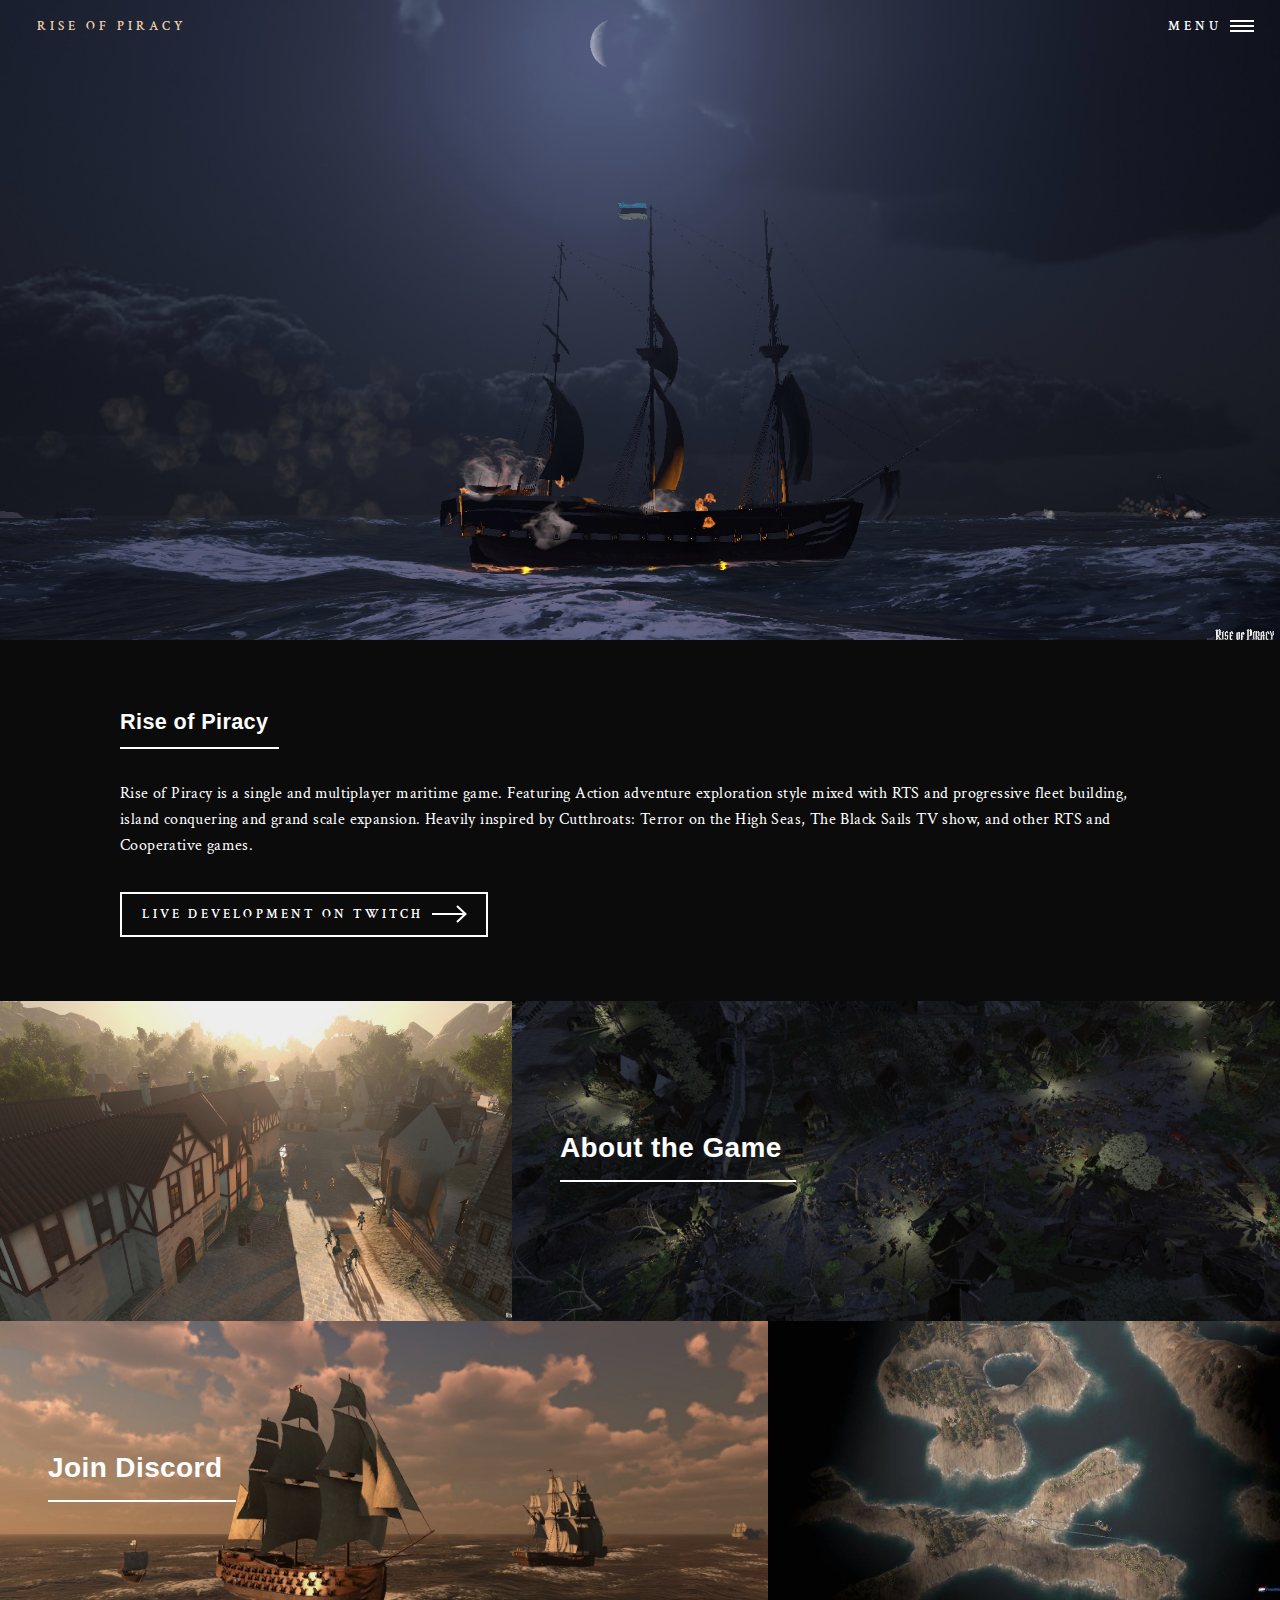
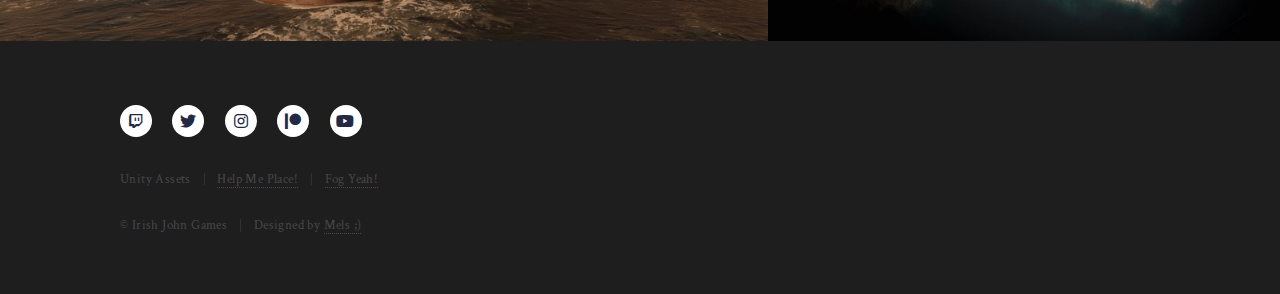
==== commit b2b5fad6: "Feck" ====
--- a/index.html
+++ b/index.html
@@ -80,8 +80,12 @@
 				<!-- Banner -->
 					<section id="banner" class="major">
 						<div class="inner">
-							<header >
-								<h1></h1>
+							<header>
+								<h1>
+									<div align="center">
+										<iframe src="https://store.steampowered.com/widget/1400660/" frameborder="0" width="646" height="190"></iframe>
+									</div>
+								</h1>
 							</header>
 							<!-- <div >
 								<p></p>
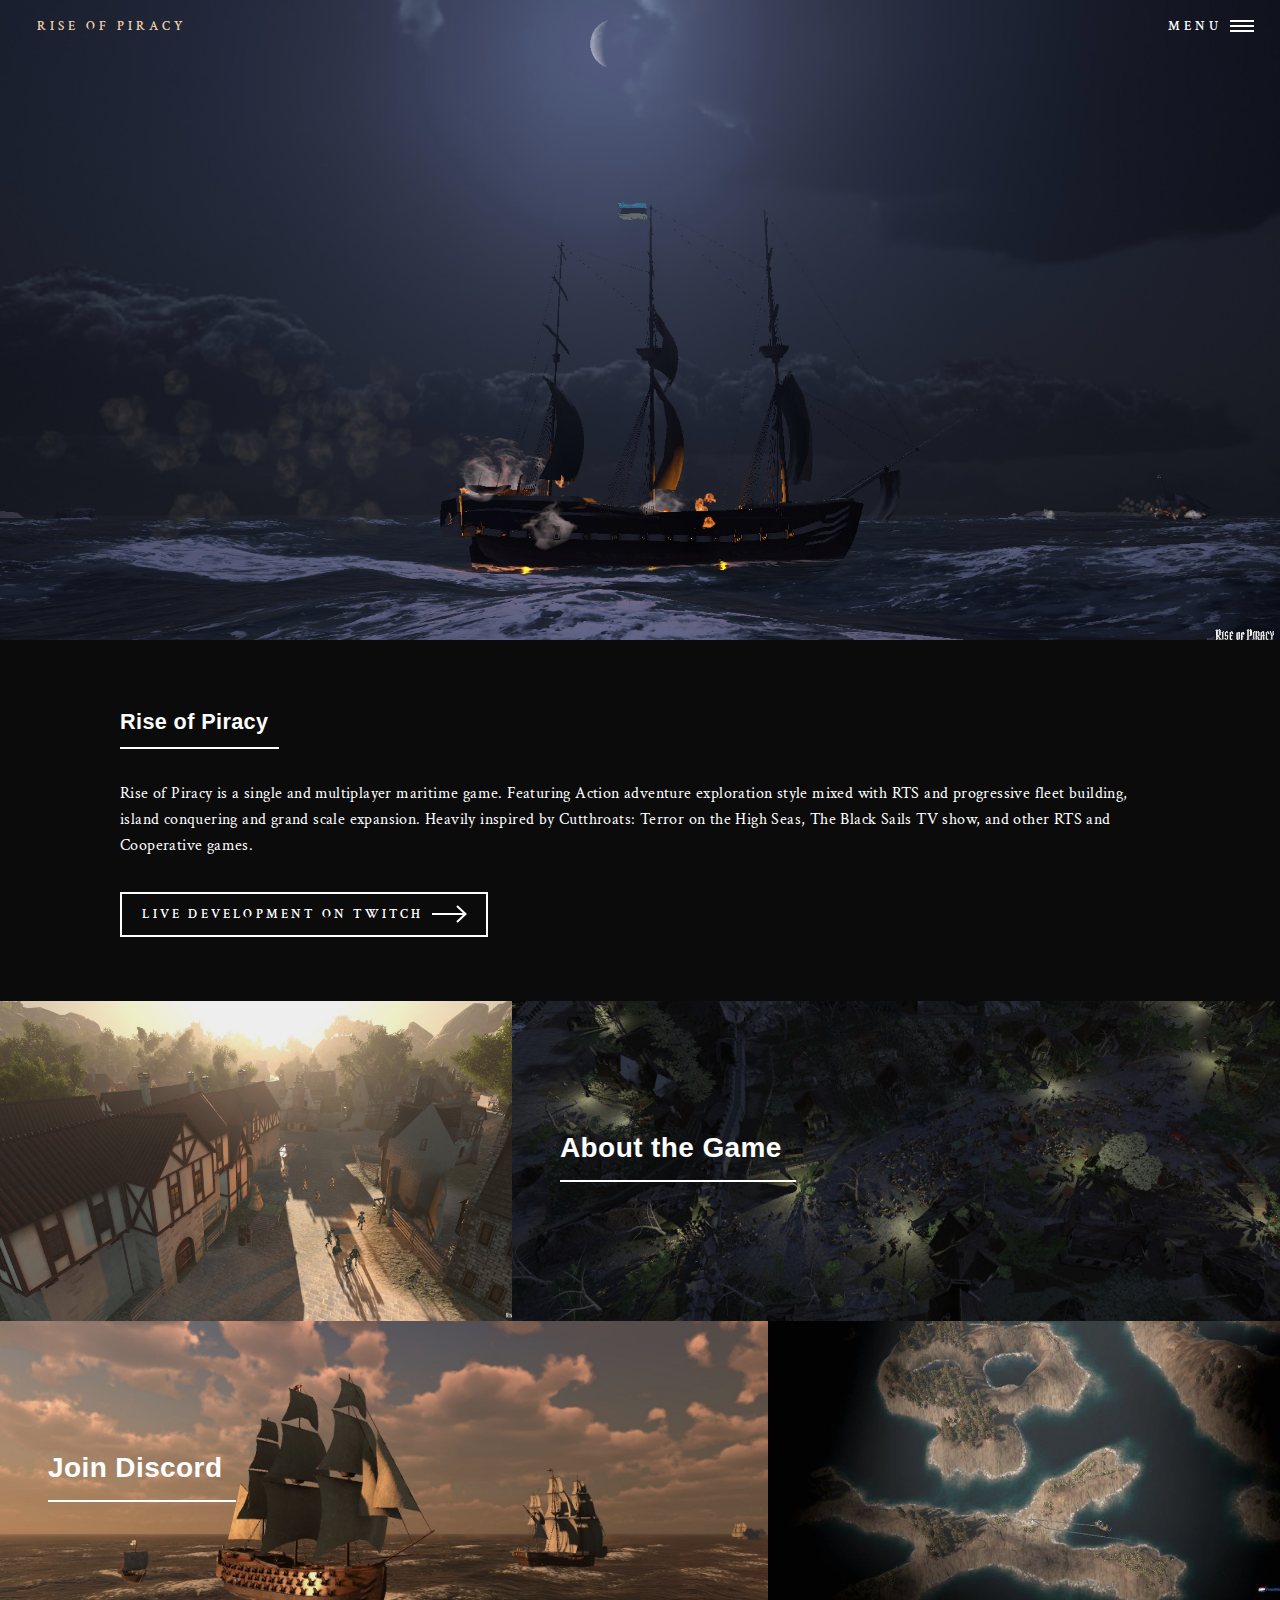
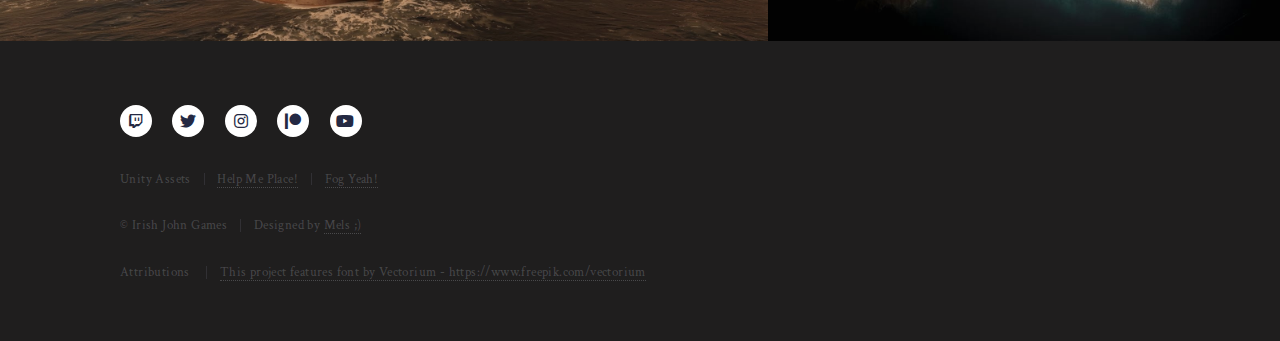
==== commit 41d410b0: "Updated Attributions" ====
--- a/index.html
+++ b/index.html
@@ -243,6 +243,13 @@
 							<ul class="copyright">
 								<li>&copy; Irish John Games</li><li>Designed by <a >Mels ;)</a></li>
 							</ul>
+							<ul class="copyright">
+								<li>Attributions
+								</li>
+								<li>
+								 <a href="https://www.freepik.com/vectorium" target="_blank">This project features font by Vectorium - https://www.freepik.com/vectorium</a> 
+								</li>
+							</ul>
 						</div>
 					</footer>
 			</div>
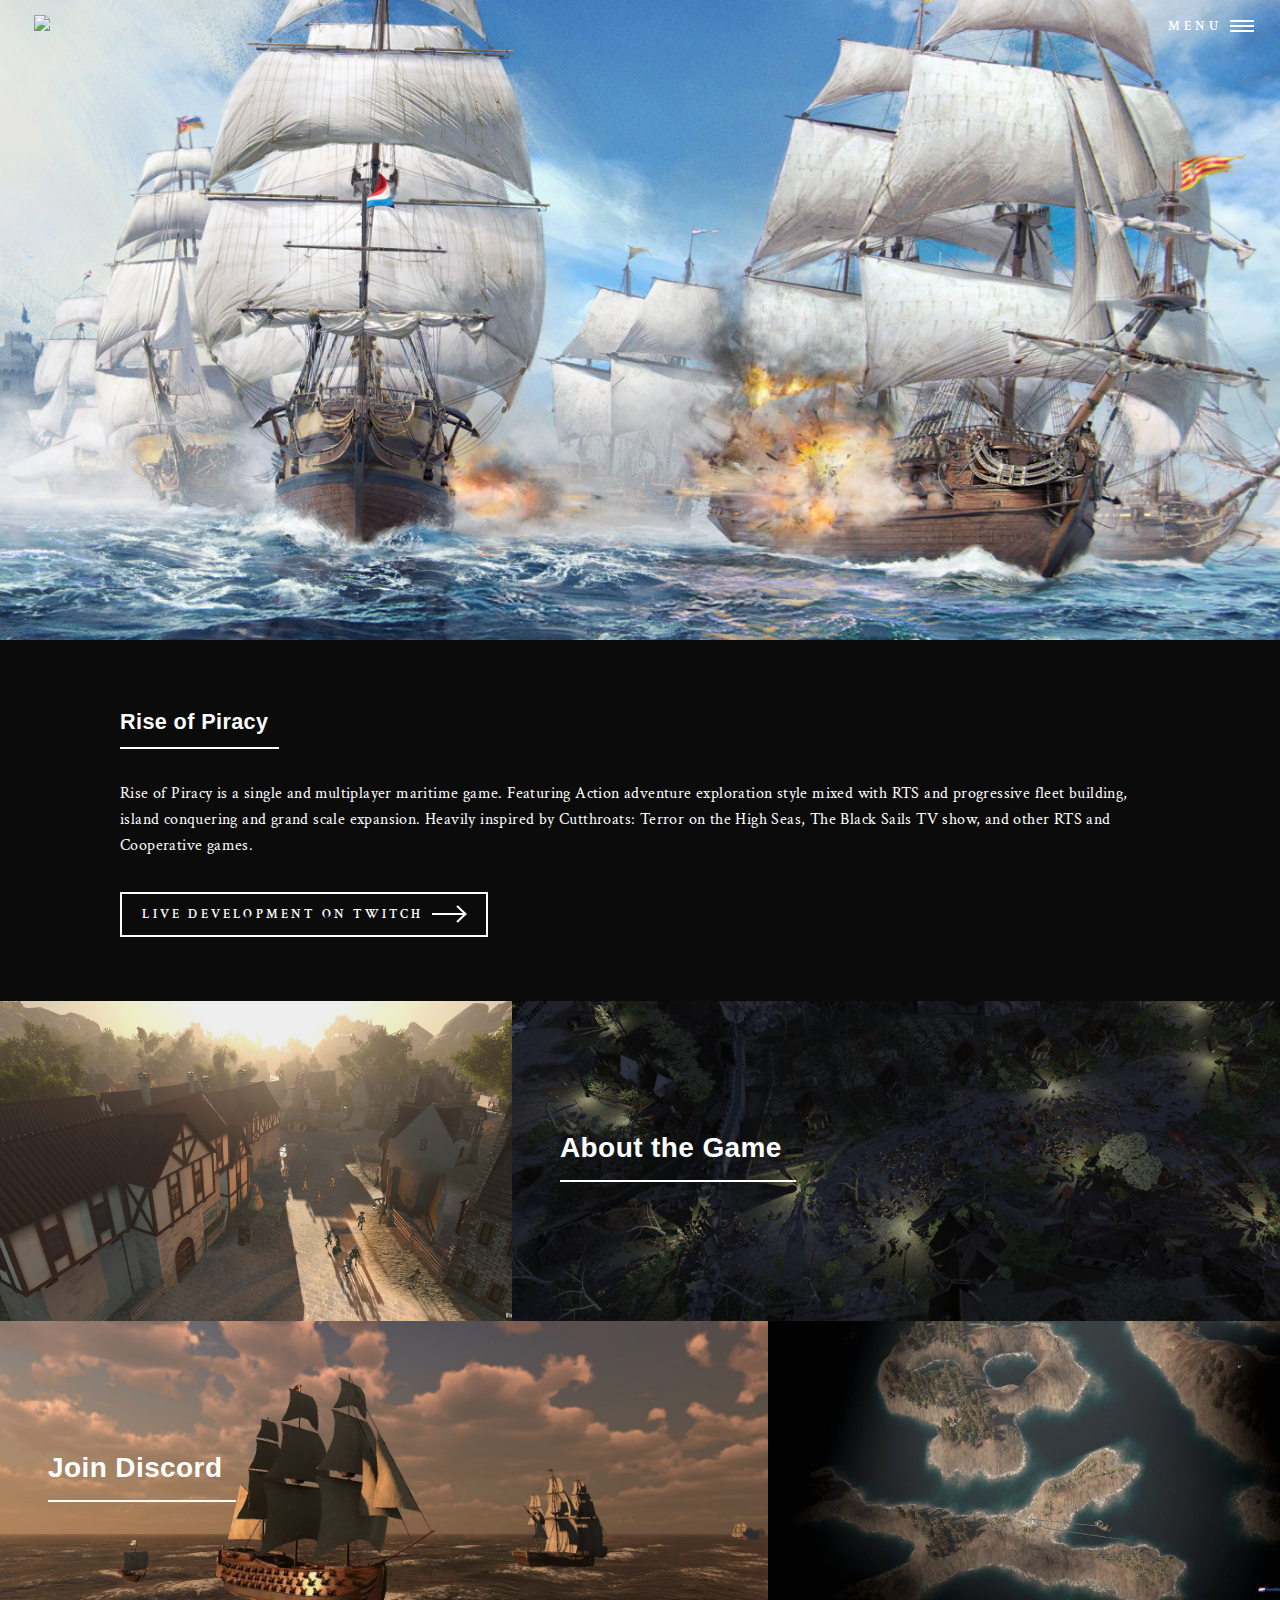
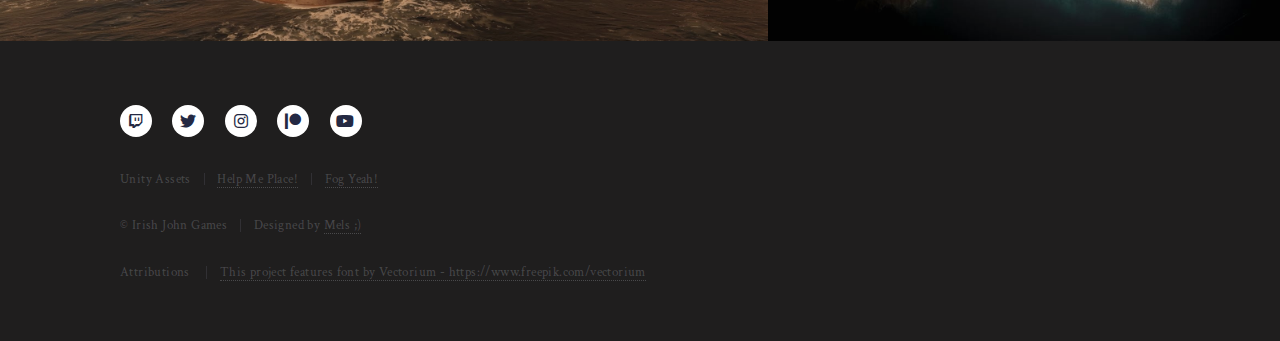
==== commit 1db8a96a: "New Artwork!" ====
--- a/index.html
+++ b/index.html
@@ -54,7 +54,7 @@
 
 				<!-- Header -->
 					<header id="header" class="alt">
-						<a href="index.html" class="logo"><strong></strong> <span>RISE OF PIRACY</span></a>
+						<a href="index.html" class="logo"><img src="images/art/font5.png" width="200" style="margin:15px;"/></a>
 						<nav>
 							<a href="#menu">Menu</a>
 						</nav>
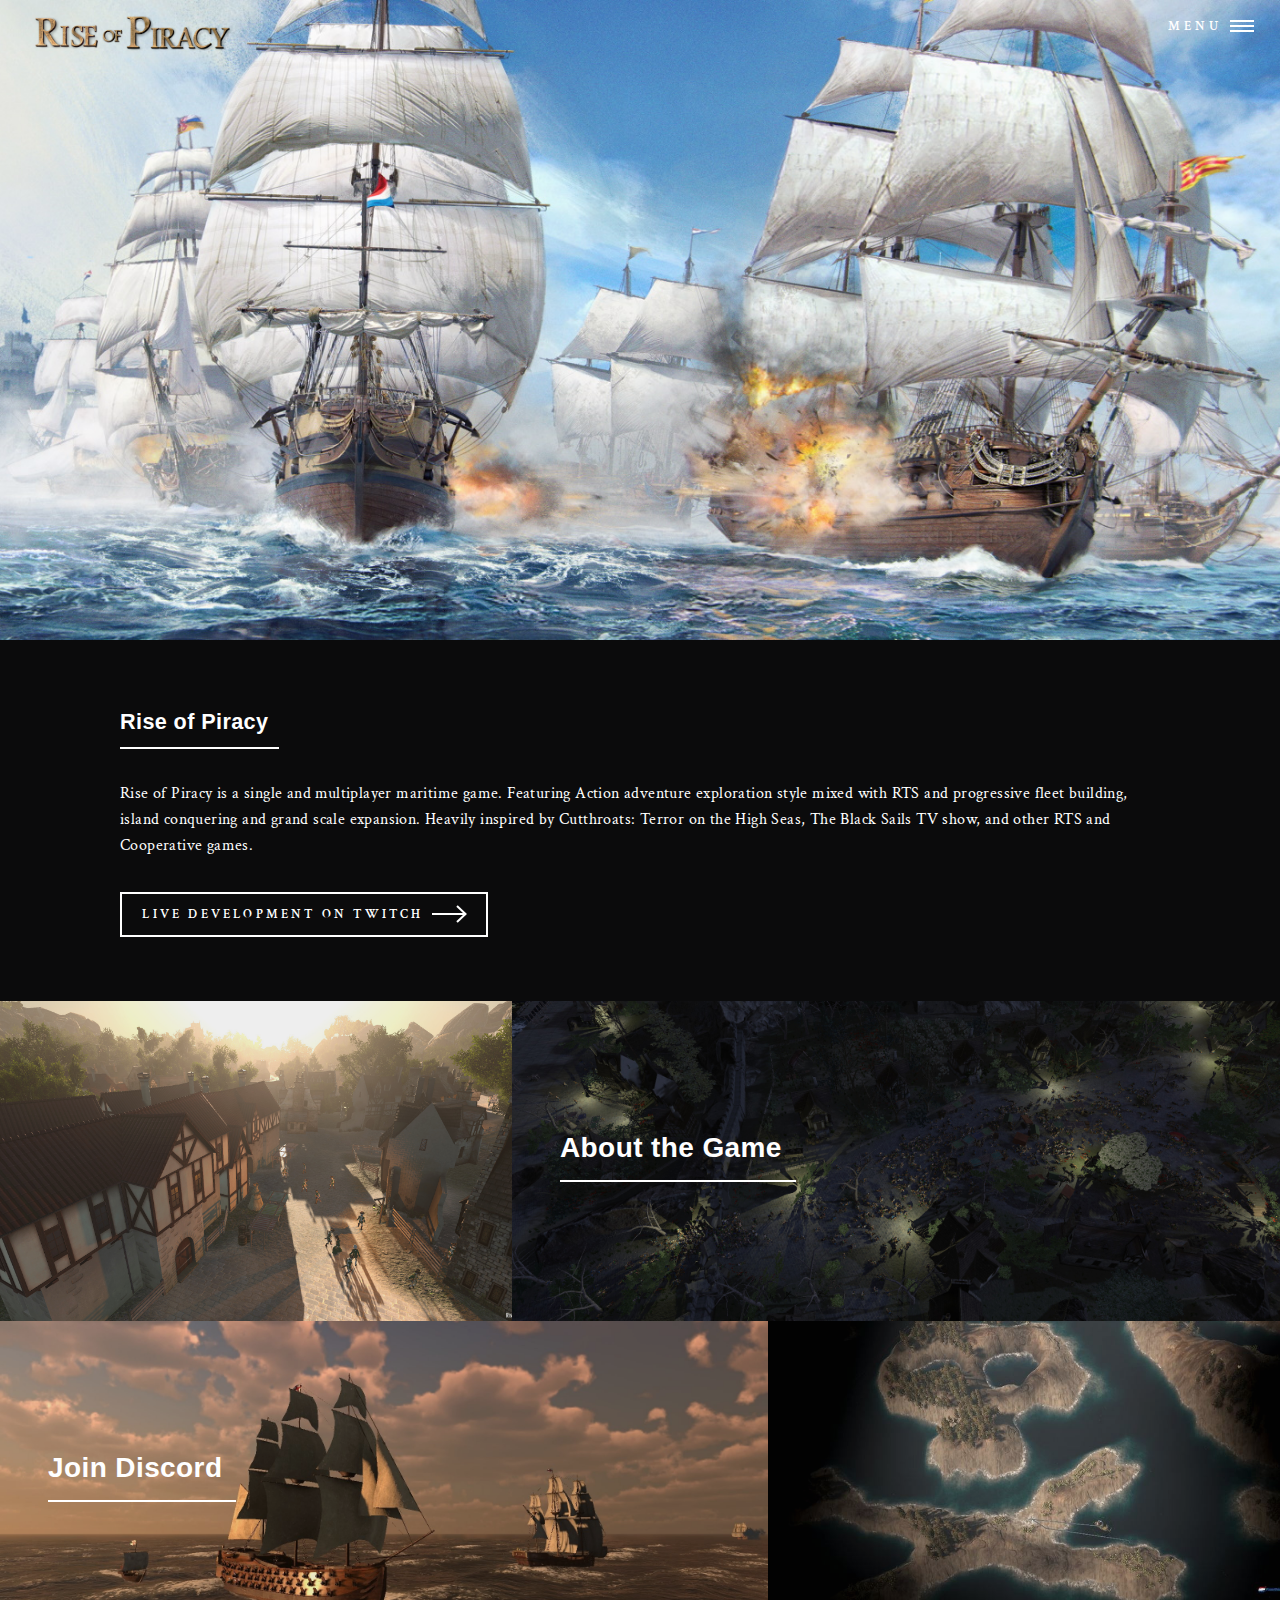
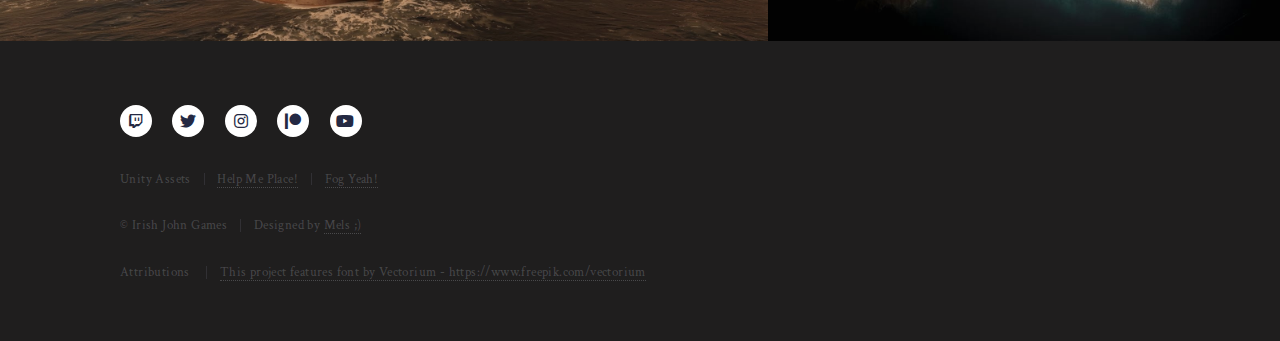
==== commit 55c7785a: "image problem" ====
--- a/index.html
+++ b/index.html
@@ -54,7 +54,7 @@
 
 				<!-- Header -->
 					<header id="header" class="alt">
-						<a href="index.html" class="logo"><img src="images/art/font5.png" width="200" style="margin:15px;"/></a>
+						<a href="index.html" class="logo"><img src="images/font5.png" width="200" style="margin:15px;"/></a>
 						<nav>
 							<a href="#menu">Menu</a>
 						</nav>
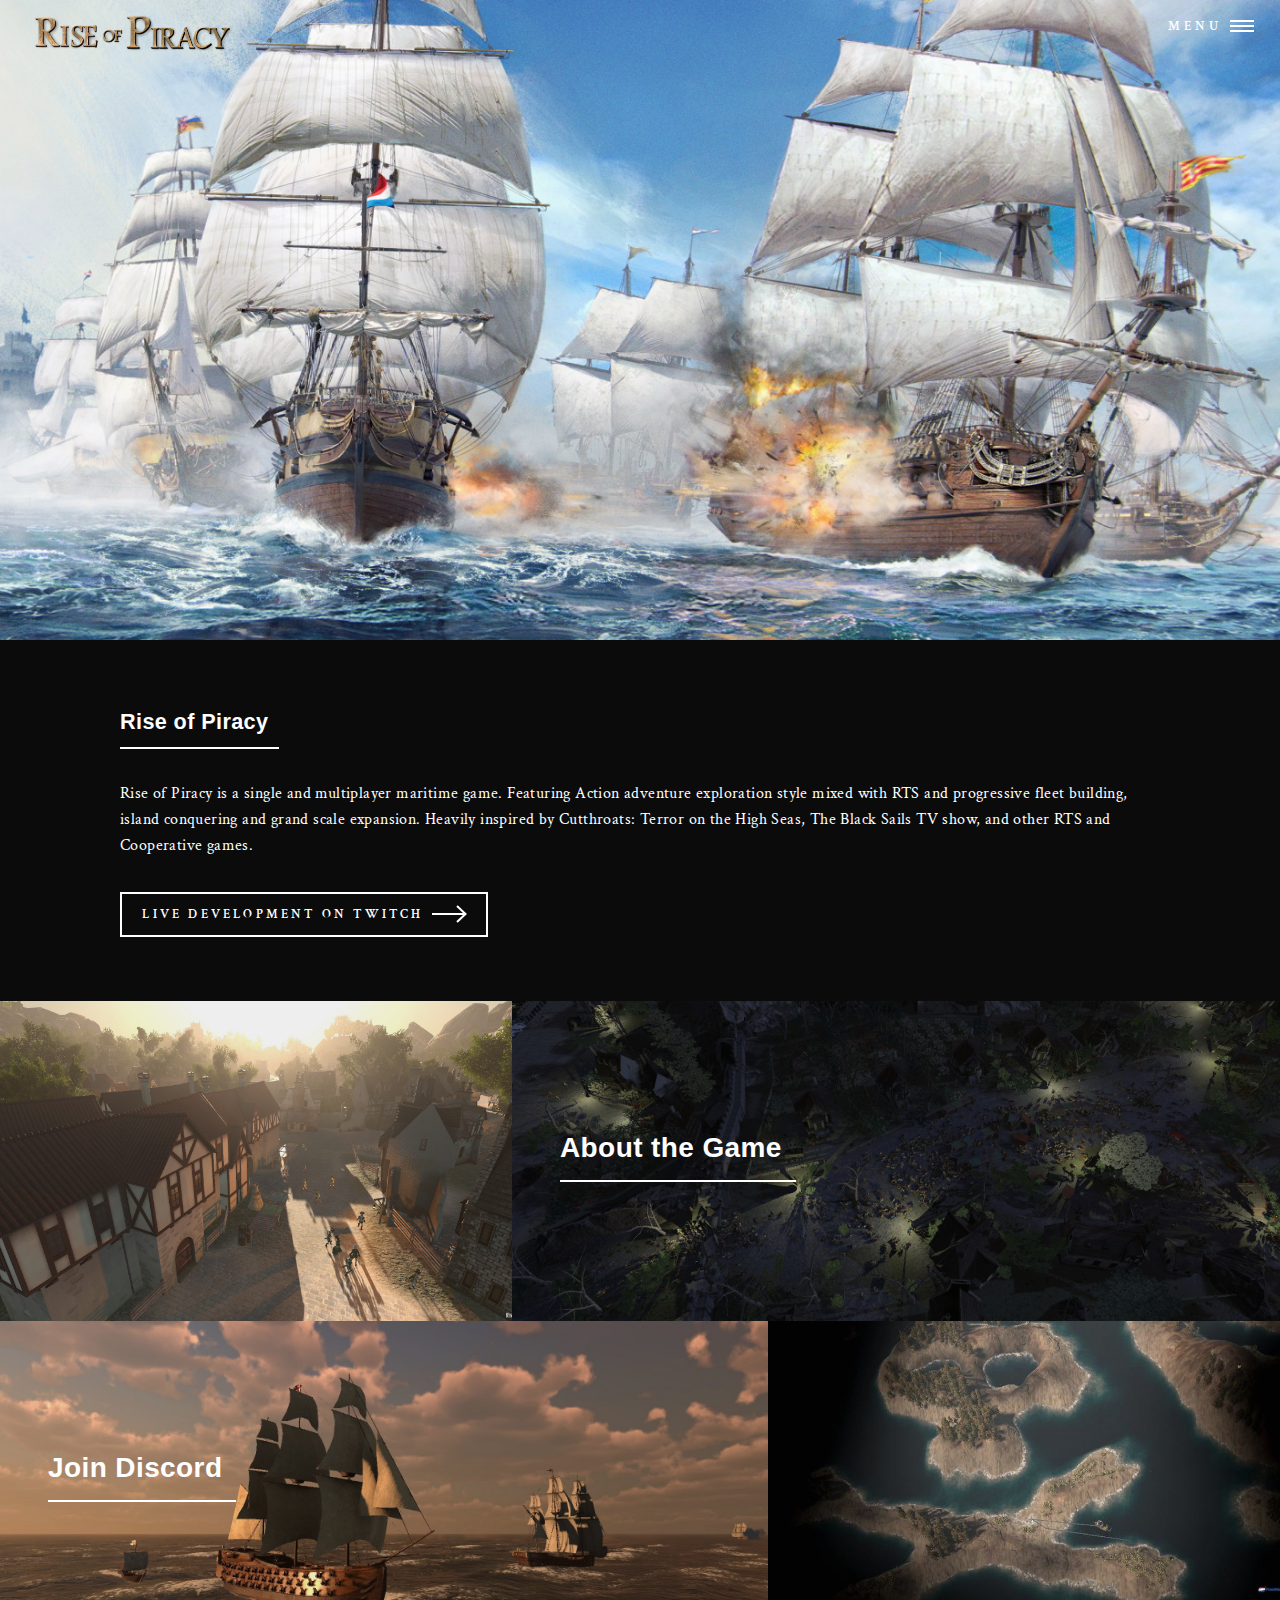
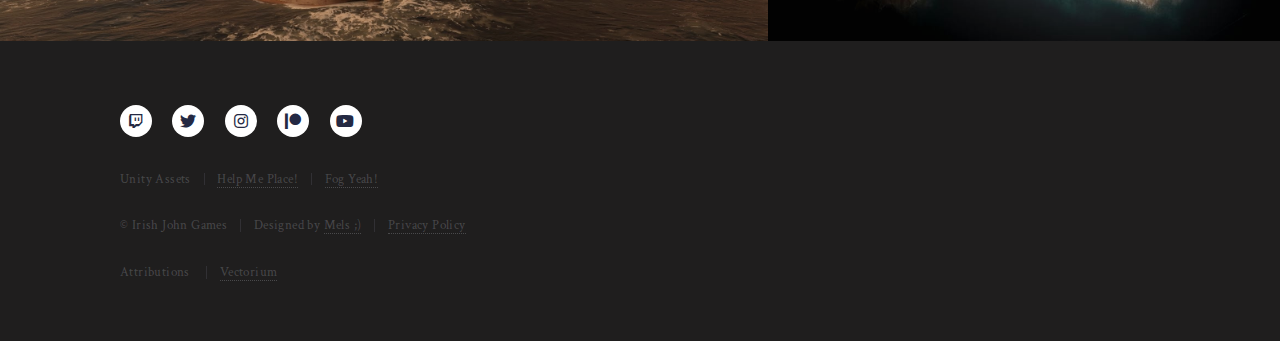
==== commit 778542c2: "Added privacy policy & removed google analytics" ====
--- a/index.html
+++ b/index.html
@@ -37,8 +37,7 @@
 		<meta name="og:site_name" content="Rise of Piracy">
 		<meta name="og:type" content="website">
 
-		<!-- Global site tag (gtag.js) - Google Analytics -->
-		<script async src="https://www.googletagmanager.com/gtag/js?id=G-0LD2ZNWEFF"></script>
+		
 		<script>
 		  window.dataLayer = window.dataLayer || [];
 		  function gtag(){dataLayer.push(arguments);}
@@ -241,13 +240,15 @@
 								<li>Unity Assets</li><li><a href="">Help Me Place!</a></li><li><a href="">Fog Yeah!</a></li>
 							</ul>
 							<ul class="copyright">
-								<li>&copy; Irish John Games</li><li>Designed by <a >Mels ;)</a></li>
+								<li>&copy; Irish John Games</li><li>Designed by <a >Mels ;)</a></li><li>
+								 <a href="PrivacyPolicy.html" target="_blank">Privacy Policy</a> 
+								</li>
 							</ul>
 							<ul class="copyright">
 								<li>Attributions
 								</li>
 								<li>
-								 <a href="https://www.freepik.com/vectorium" target="_blank">This project features font by Vectorium - https://www.freepik.com/vectorium</a> 
+								 <a href="https://www.freepik.com/vectorium" target="_blank">Vectorium </a> 
 								</li>
 							</ul>
 						</div>
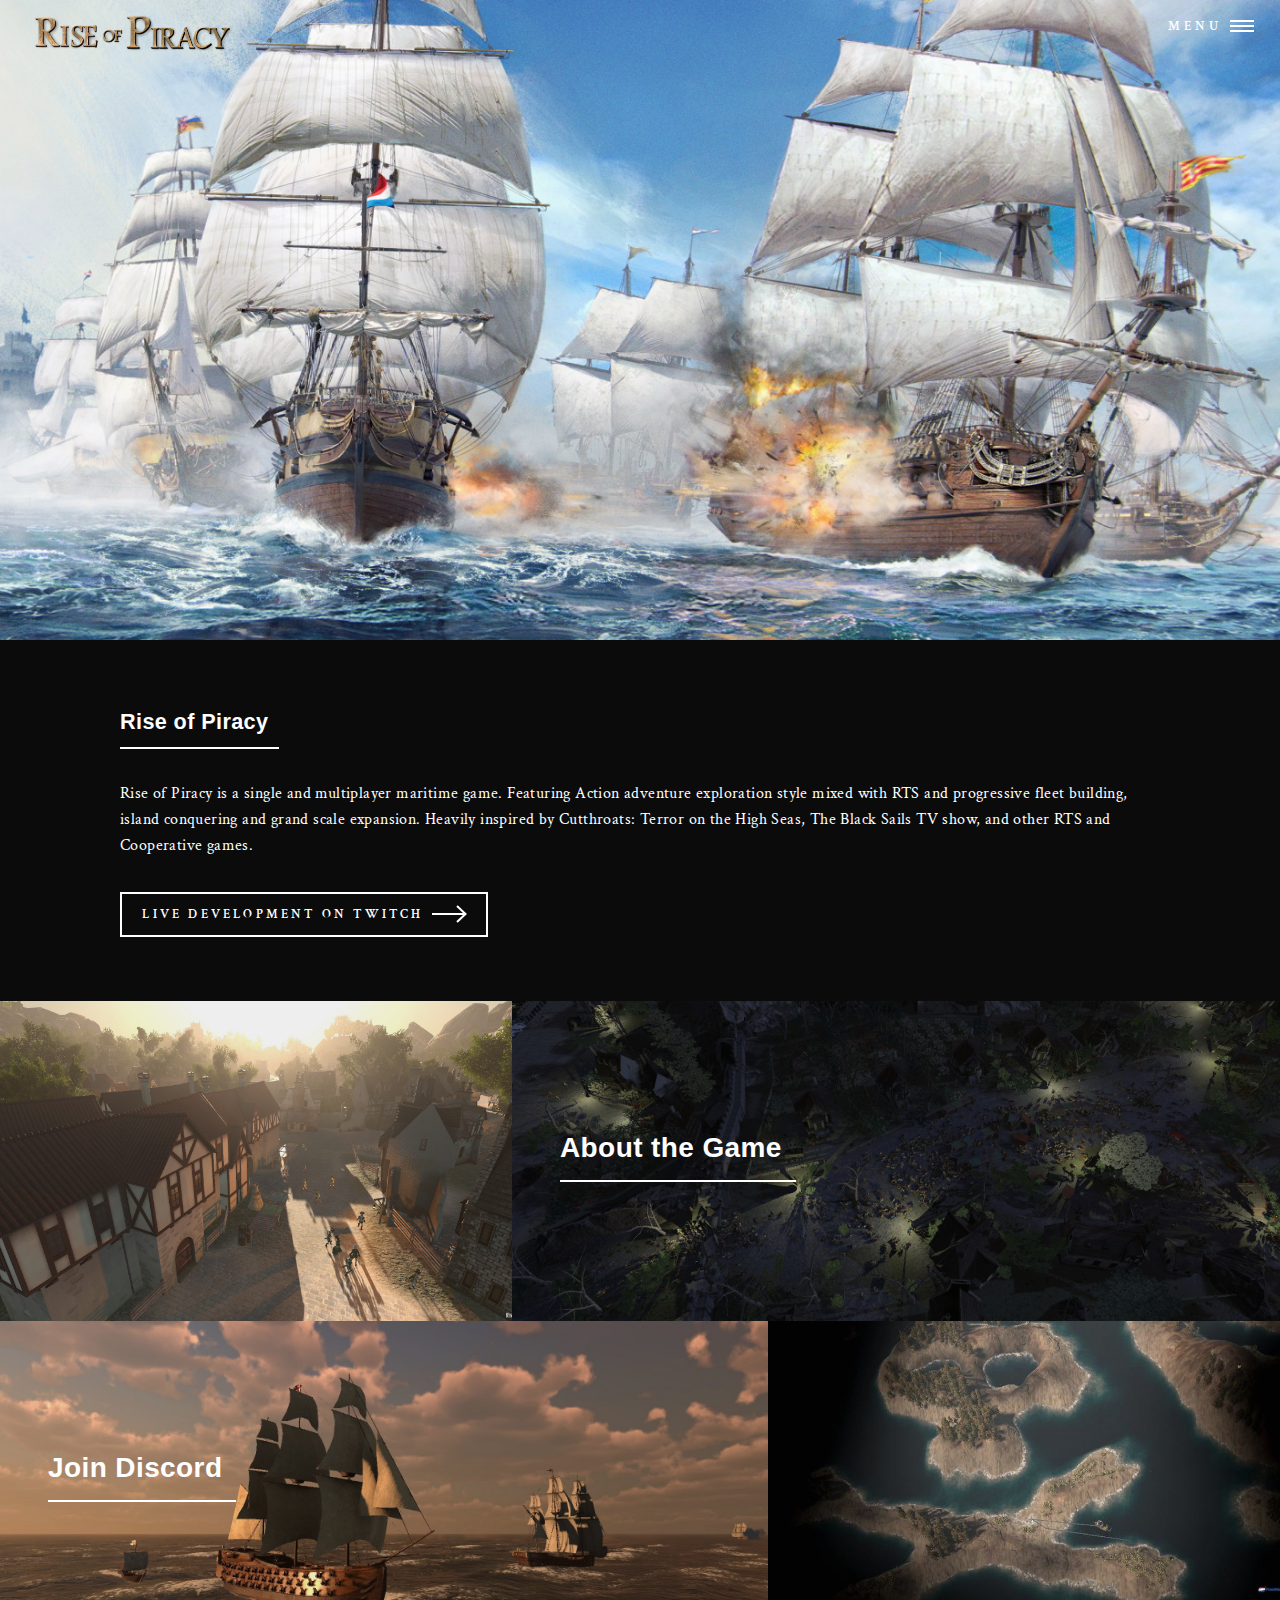
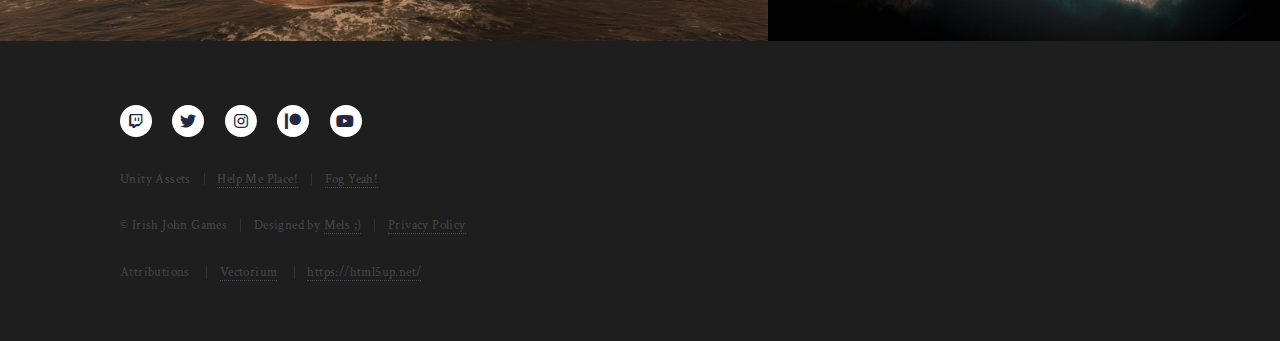
==== commit 199ffddf: "Press Kit start" ====
--- a/index.html
+++ b/index.html
@@ -36,15 +36,6 @@
 		<meta name="og:url" content="https://www.riseofpiracy.com">
 		<meta name="og:site_name" content="Rise of Piracy">
 		<meta name="og:type" content="website">
-
-		
-		<script>
-		  window.dataLayer = window.dataLayer || [];
-		  function gtag(){dataLayer.push(arguments);}
-		  gtag('js', new Date());
-
-		  gtag('config', 'G-0LD2ZNWEFF');
-		</script>
 	</head>
 	<body class="is-preload">
 
@@ -250,6 +241,9 @@
 								<li>
 								 <a href="https://www.freepik.com/vectorium" target="_blank">Vectorium </a> 
 								</li>
+								<li>
+								 <a href="https://html5up.net/" target="_blank">https://html5up.net/ </a> 
+								</li>
 							</ul>
 						</div>
 					</footer>
--- a/assets/css/main.css
+++ b/assets/css/main.css
@@ -2,8 +2,7 @@
 @import url("https://fonts.googleapis.com/css?family=Source+Sans+Pro:300,300italic,600,600italic");
 @import url(https://fonts.googleapis.com/css2?family=Crimson+Pro&family=Literata);
 @import url('https://fonts.googleapis.com/css2?family=Crimson+Text&display=swap');
-
-/*
+ @import url('https://fonts.googleapis.com/css2?family=Open+Sans:wght@300;500;700;800&display=swap'); /*
 	Forty by HTML5 UP
 	html5up.net | @ajlkn
 	Free for personal and commercial use under the CCA 3.0 license (html5up.net/license)
